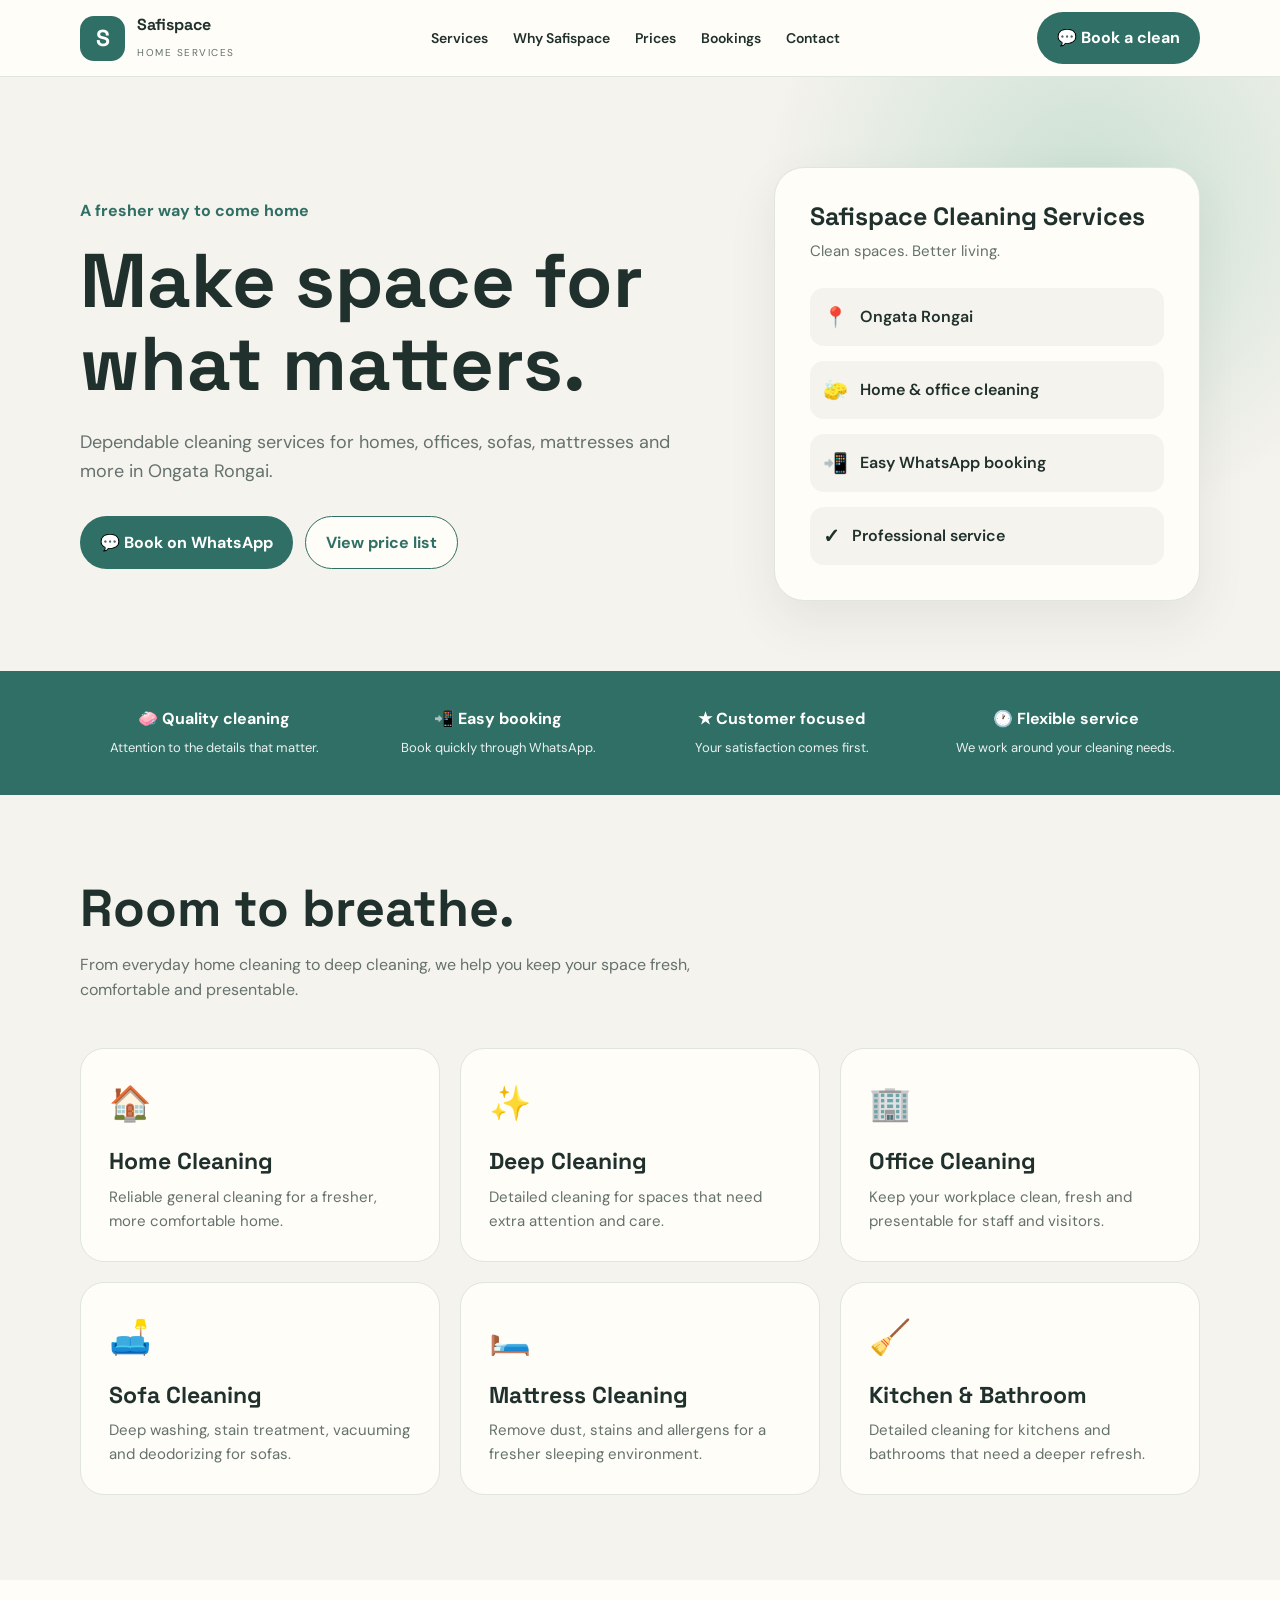
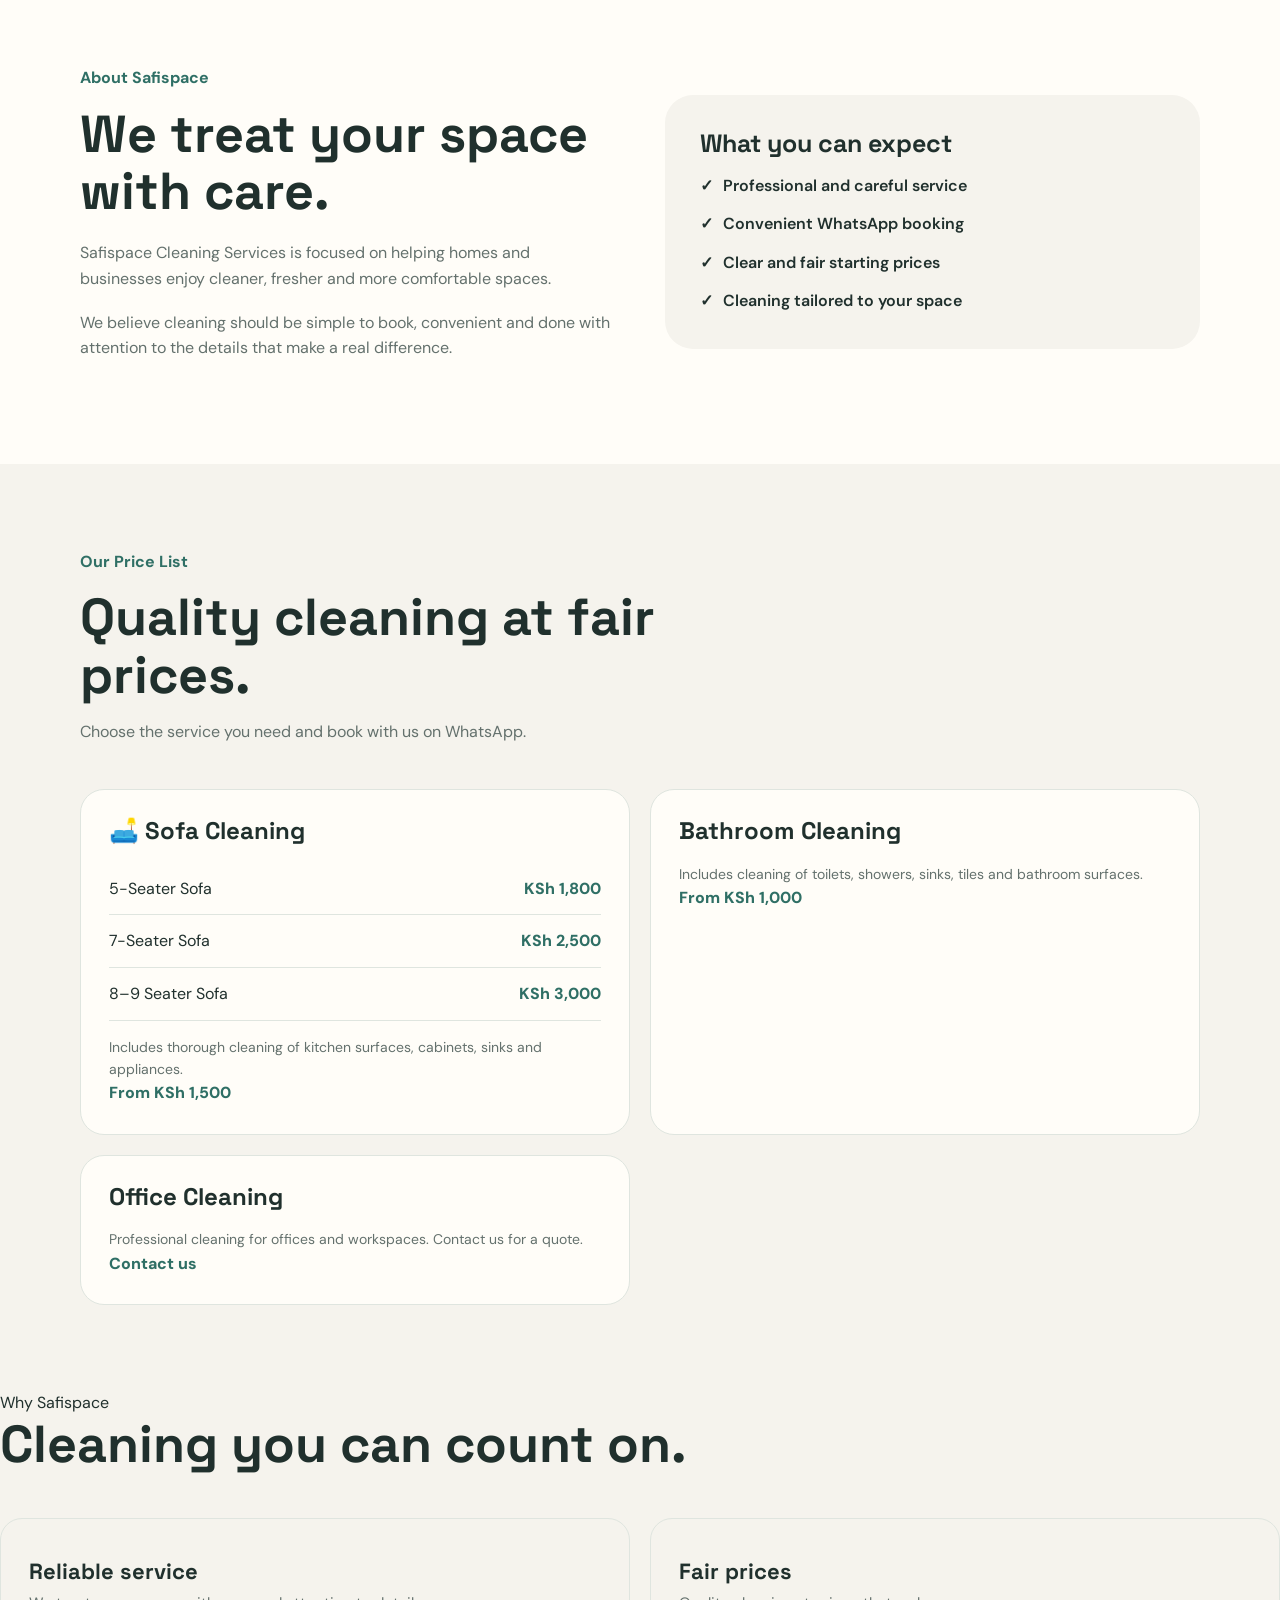
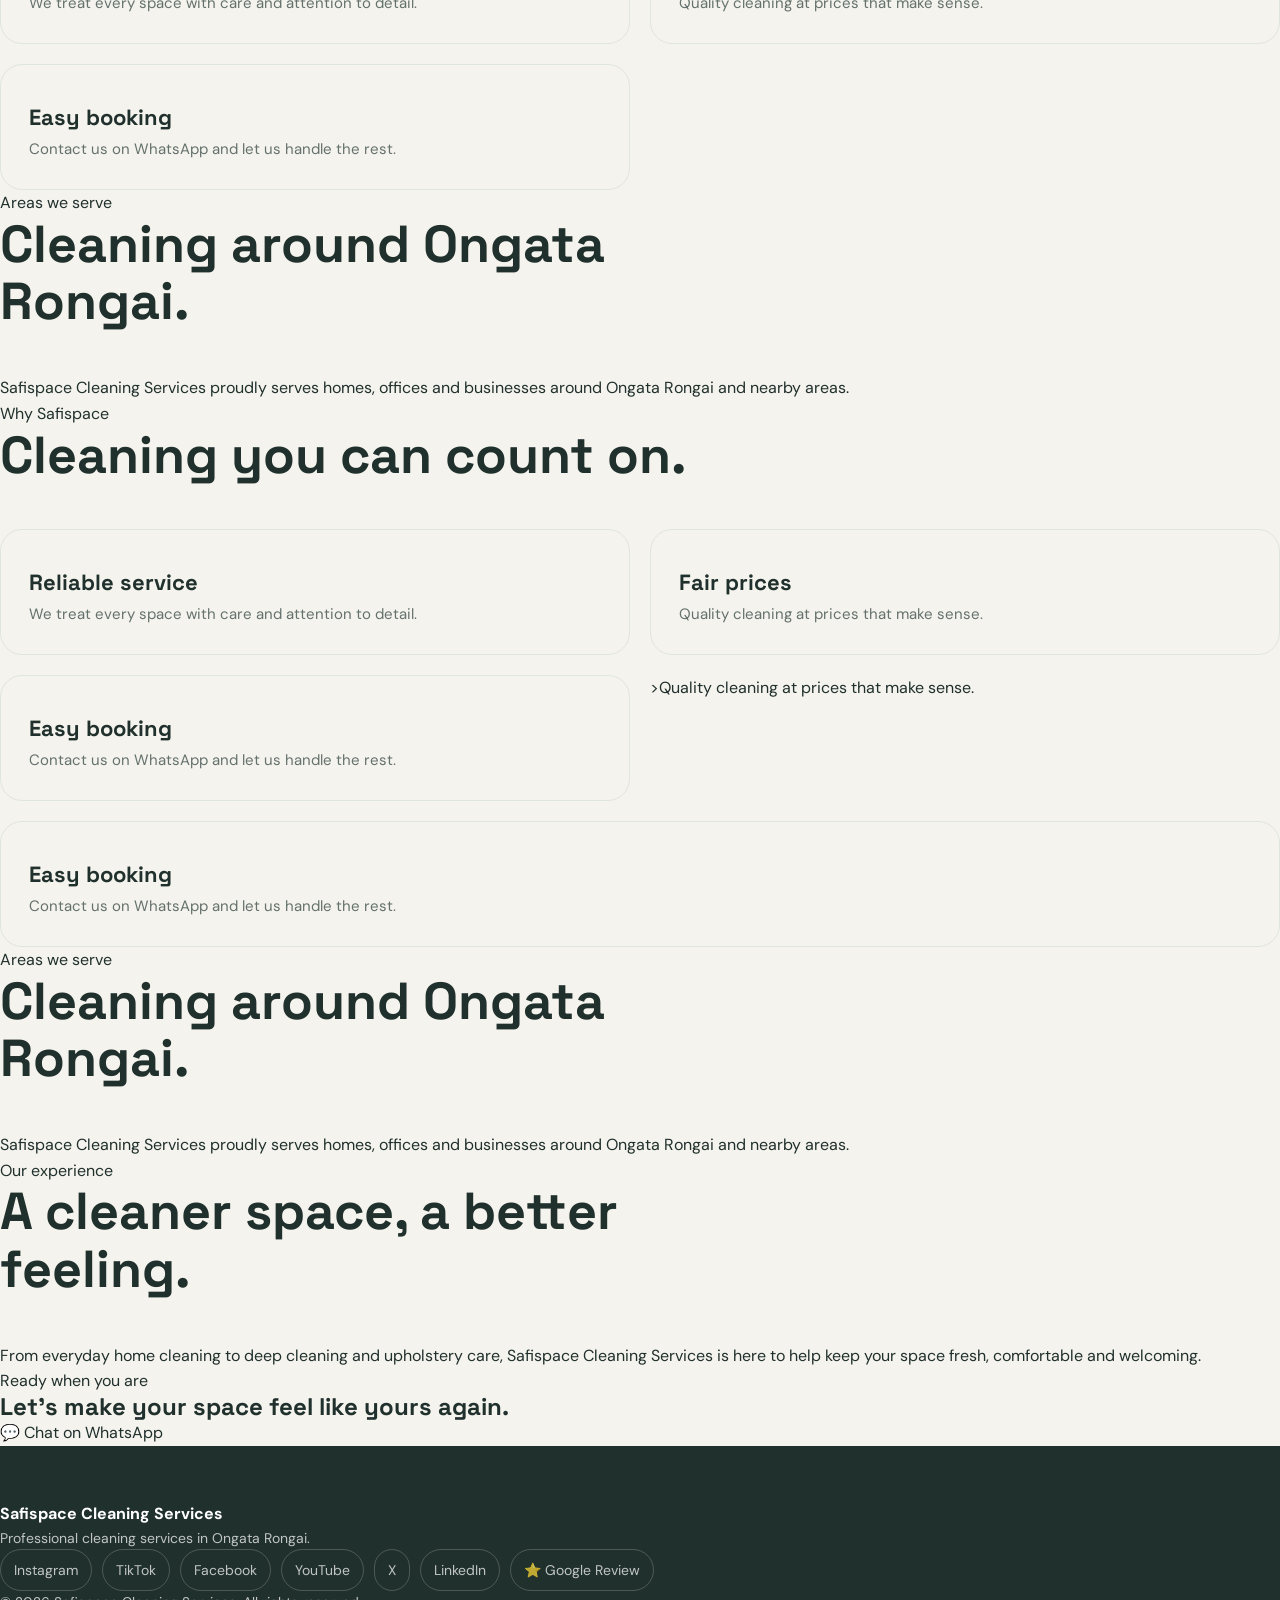
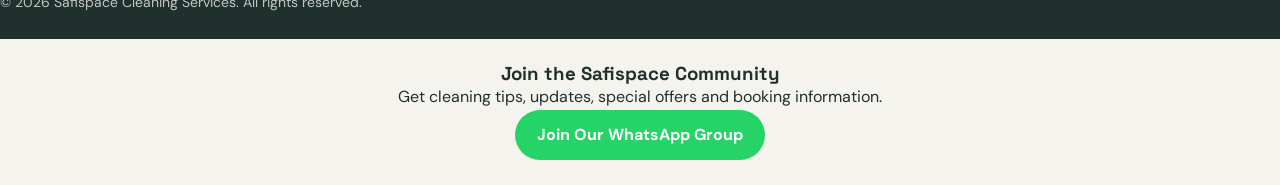
==== index.html @ 51de6777 "Change brand text from 'CLEANING SERVICES' to 'HOME SERVICES'" ====
<!DOCTYPE html>
<html lang="en">
<head>
  <meta charset="UTF-8">

  <meta name="viewport" content="width=device-width, initial-scale=1.0">

  <meta name="description" content="Safispace Cleaning Services provides dependable home, office, sofa, mattress and deep cleaning services in Ongata Rongai.">

  <meta name="keywords" content="cleaning services Ongata Rongai, house cleaning, sofa cleaning, mattress cleaning, office cleaning, deep cleaning">

  <meta name="theme-color" content="#2f6f65">

  <title>Safispace Cleaning Services | Ongata Rongai</title>

  <link rel="preconnect" href="https://fonts.googleapis.com">
  <link rel="preconnect" href="https://fonts.gstatic.com" crossorigin>

  <link href="https://fonts.googleapis.com/css2?family=DM+Sans:wght@400;500;600;700&family=Space+Grotesk:wght@500;600;700&display=swap" rel="stylesheet">

  <style>
    :root {
      --ink: #20302d;
      --muted: #64716d;
      --paper: #f5f3ed;
      --white: #fffdf8;
      --mint: #b9d8c7;
      --teal: #2f6f65;
      --orange: #e77c42;
      --border: #dfe5df;
    }

    * {
      box-sizing: border-box;
      margin: 0;
      padding: 0;
    }

    html {
      scroll-behavior: smooth;
    }

    body {
      font-family: "DM Sans", sans-serif;
      background: var(--paper);
      color: var(--ink);
      line-height: 1.6;
    }

    a {
      color: inherit;
      text-decoration: none;
    }

    .container {
      width: min(1120px, 92%);
      margin: auto;
    }

    header {
      background: rgba(255, 253, 248, 0.96);
      border-bottom: 1px solid var(--border);
      position: sticky;
      top: 0;
      z-index: 100;
      backdrop-filter: blur(10px);
    }

    .nav {
      min-height: 76px;
      display: flex;
      align-items: center;
      justify-content: space-between;
      gap: 20px;
    }

    .brand {
      display: flex;
      align-items: center;
      gap: 12px;
    }

    .logo {
      width: 45px;
      height: 45px;
      border-radius: 14px;
      background: var(--teal);
      color: white;
      display: grid;
      place-items: center;
      font-family: "Space Grotesk", sans-serif;
      font-size: 23px;
      font-weight: 700;
    }

    .brand-text strong {
      display: block;
      font-family: "Space Grotesk", sans-serif;
      font-size: 16px;
    }

    .brand-text span {
      font-size: 10px;
      letter-spacing: 1.5px;
      color: var(--muted);
    }

    .nav-links {
      display: flex;
      align-items: center;
      gap: 25px;
      font-size: 14px;
      font-weight: 600;
    }

    .nav-links a:hover {
      color: var(--teal);
    }

    .btn {
      display: inline-flex;
      align-items: center;
      justify-content: center;
      gap: 8px;
      padding: 13px 20px;
      border-radius: 999px;
      font-weight: 700;
      border: none;
      cursor: pointer;
      transition: 0.2s ease;
    }

    .btn-primary {
      background: var(--teal);
      color: white;
    }

    .btn-primary:hover {
      transform: translateY(-2px);
    }

    .btn-secondary {
      background: var(--white);
      border: 1px solid var(--teal);
      color: var(--teal);
    }

    .btn-secondary:hover {
      background: var(--mint);
    }

    .hero {
      padding: 90px 0 70px;
      background:
        radial-gradient(circle at 85% 20%, rgba(185, 216, 199, 0.7), transparent 28%),
        var(--paper);
    }

    .hero-grid {
      display: grid;
      grid-template-columns: 1.2fr 0.8fr;
      gap: 55px;
      align-items: center;
    }

    .eyebrow {
      color: var(--teal);
      font-weight: 700;
      margin-bottom: 15px;
    }

    h1,
    h2,
    h3 {
      font-family: "Space Grotesk", sans-serif;
      line-height: 1.1;
    }

    h1 {
      font-size: clamp(42px, 7vw, 76px);
      max-width: 700px;
      margin-bottom: 22px;
    }

    .hero p {
      color: var(--muted);
      max-width: 620px;
      font-size: 18px;
      margin-bottom: 30px;
    }

    .hero-buttons {
      display: flex;
      flex-wrap: wrap;
      gap: 12px;
    }

    .hero-card {
      background: var(--white);
      padding: 35px;
      border-radius: 30px;
      border: 1px solid var(--border);
      box-shadow: 0 20px 50px rgba(32, 48, 45, 0.08);
    }

    .hero-card h3 {
      font-size: 25px;
      margin-bottom: 8px;
    }

    .hero-card p {
      font-size: 15px;
      margin-bottom: 25px;
    }

    .quick-list {
      display: grid;
      gap: 15px;
    }

    .quick-item {
      display: flex;
      gap: 12px;
      align-items: center;
      padding: 13px;
      background: var(--paper);
      border-radius: 14px;
      font-weight: 600;
    }

    .quick-icon {
      font-size: 20px;
    }

    .trust-strip {
      padding: 25px 0;
      background: var(--teal);
      color: white;
    }

    .trust-grid {
      display: grid;
      grid-template-columns: repeat(4, 1fr);
      gap: 15px;
      text-align: center;
    }

    .trust-item {
      padding: 10px;
    }

    .trust-item strong {
      display: block;
      margin-bottom: 3px;
    }

    .trust-item span {
      font-size: 13px;
      opacity: 0.9;
    }

    .section {
      padding: 85px 0;
    }

    .section-heading {
      max-width: 700px;
      margin-bottom: 45px;
    }

    .section-heading h2 {
      font-size: clamp(34px, 5vw, 52px);
      margin-bottom: 15px;
    }

    .section-heading p {
      color: var(--muted);
    }

    .services-grid {
      display: grid;
      grid-template-columns: repeat(3, 1fr);
      gap: 20px;
    }

    .service-card {
      background: var(--white);
      padding: 28px;
      border-radius: 24px;
      border: 1px solid var(--border);
    }

    .service-icon {
      font-size: 34px;
      margin-bottom: 18px;
    }

    .service-card h3 {
      font-size: 23px;
      margin-bottom: 10px;
    }

    .service-card p {
      color: var(--muted);
      font-size: 15px;
    }

    .about {
      background: var(--white);
    }

    .about-grid {
      display: grid;
      grid-template-columns: 1fr 1fr;
      gap: 50px;
      align-items: center;
    }

    .about h2 {
      font-size: clamp(34px, 5vw, 52px);
      margin-bottom: 20px;
    }

    .about p {
      color: var(--muted);
      margin-bottom: 18px;
    }

    .about-box {
      background: var(--paper);
      padding: 35px;
      border-radius: 28px;
    }

    .about-box h3 {
      font-size: 25px;
      margin-bottom: 15px;
    }

    .about-points {
      display: grid;
      gap: 13px;
    }

    .about-point {
      display: flex;
      gap: 10px;
      font-weight: 600;
    }

    .pricing {
      background: var(--paper);
    }

    .price-grid {
      display: grid;
      grid-template-columns: repeat(2, 1fr);
      gap: 20px;
    }

    .price-card {
      background: var(--white);
      border: 1px solid var(--border);
      border-radius: 24px;
      padding: 28px;
    }

    .price-card h3 {
      font-size: 24px;
      margin-bottom: 18px;
    }

    .price-row {
      display: flex;
      justify-content: space-between;
      gap: 20px;
      padding: 13px 0;
      border-bottom: 1px solid var(--border);
    }

    .price-row:last-of-type {
      border-bottom: none;
    }

    .price {
      color: var(--teal);
      font-weight: 800;
      white-space: nowrap;
    }

    .price-description {
      color: var(--muted);
      font-size: 14px;
      margin-top: 15px;
    }

    .notice {
      margin-top: 25px;
      background: var(--white);
      border-left: 4px solid var(--orange);
      padding: 18px;
      border-radius: 12px;
      color: var(--muted);
      font-size: 14px;
    }

    .why {
      background: var(--white);
    }

    .why-grid {
      display: grid;
      grid-template-columns: repeat(2, 1fr);
      gap: 20px;
    }

    .why-card {
      padding: 28px;
      border: 1px solid var(--border);
      border-radius: 22px;
      background: var(--paper);
    }

    .why-card span {
      font-size: 28px;
    }

    .why-card h3 {
      margin: 12px 0 8px;
      font-size: 22px;
    }

    .why-card p {
      color: var(--muted);
      font-size: 15px;
    }

    .areas {
      background: var(--paper);
    }

    .area-box {
      background: var(--teal);
      color: white;
      padding: 45px;
      border-radius: 30px;
      text-align: center;
    }

    .area-box h2 {
      font-size: 40px;
      margin-bottom: 12px;
    }

    .area-box p {
      opacity: 0.9;
      max-width: 650px;
      margin: auto;
    }

    .experience {
      background: var(--white);
    }

    .experience-box {
      max-width: 800px;
      margin: auto;
      text-align: center;
    }

    .experience-box .star {
      font-size: 35px;
      color: var(--orange);
      margin-bottom: 15px;
    }

    .experience-box h2 {
      font-size: 40px;
      margin-bottom: 15px;
    }

    .experience-box p {
      color: var(--muted);
    }

    /* BOOKING */
    .booking {
      background: var(--paper);
    }

    .booking-box {
      max-width: 760px;
      margin: auto;
      background: var(--white);
      padding: 35px;
      border-radius: 30px;
      border: 1px solid var(--border);
      box-shadow: 0 20px 50px rgba(32, 48, 45, 0.08);
    }

    .booking-form {
      display: grid;
      gap: 18px;
    }

    .form-group {
      display: grid;
      gap: 7px;
    }

    .form-group label {
      font-weight: 700;
      font-size: 14px;
    }

    .form-group input,
    .form-group select,
    .form-group textarea {
      width: 100%;
      padding: 14px 15px;
      border: 1px solid var(--border);
      border-radius: 13px;
      background: var(--paper);
      color: var(--ink);
      font-family: "DM Sans", sans-serif;
      font-size: 15px;
      outline: none;
    }

    .form-group input:focus,
    .form-group select:focus,
    .form-group textarea:focus {
      border-color: var(--teal);
    }

    .form-group textarea {
      min-height: 110px;
      resize: vertical;
    }

    .form-row {
      display: grid;
      grid-template-columns: 1fr 1fr;
      gap: 15px;
    }

    .booking-note {
      background: #eef5f0;
      padding: 15px;
      border-radius: 13px;
      color: var(--muted);
      font-size: 14px;
      margin-bottom: 20px;
    }

    .booking-submit {
      width: 100%;
      font-size: 16px;
      margin-top: 5px;
    }

    .cta {
      padding: 80px 0;
      background: var(--teal);
      color: white;
    }

    .cta-box {
      text-align: center;
    }

    .cta h2 {
      font-size: clamp(38px, 6vw, 58px);
      margin-bottom: 15px;
    }

    .cta p {
      opacity: 0.9;
      margin-bottom: 25px;
    }

    .cta .btn-primary {
      background: white;
      color: var(--teal);
    }

    footer {
      background: var(--ink);
      color: white;
      padding: 55px 0 25px;
    }

    .footer-grid {
      display: grid;
      grid-template-columns: 1.3fr 1fr 1fr;
      gap: 40px;
      padding-bottom: 35px;
    }

    footer h3 {
      margin-bottom: 15px;
    }

    footer p,
    footer a {
      color: rgba(255, 255, 255, 0.72);
      font-size: 14px;
    }

    .social-links {
      display: flex;
      flex-wrap: wrap;
      gap: 10px;
    }

    .social-links a {
      padding: 9px 13px;
      border: 1px solid rgba(255,255,255,0.2);
      border-radius: 999px;
    }

    .social-links a:hover {
      background: rgba(255,255,255,0.1);
      color: white;
    }

    .copyright {
      border-top: 1px solid rgba(255,255,255,0.12);
      padding-top: 20px;
      color: rgba(255,255,255,0.55);
      font-size: 13px;
      text-align: center;
    }

    @media (max-width: 800px) {
      .nav-links {
        display: none;
      }

      .hero {
        padding: 60px 0;
      }

      .hero-grid,
      .about-grid {
        grid-template-columns: 1fr;
      }

      .services-grid {
        grid-template-columns: 1fr;
      }

      .trust-grid {
        grid-template-columns: repeat(2, 1fr);
      }

      .price-grid {
        grid-template-columns: 1fr;
      }

      .why-grid {
        grid-template-columns: 1fr;
      }

      .footer-grid {
        grid-template-columns: 1fr;
      }

      .hero-card {
        padding: 25px;
      }

      .area-box {
        padding: 35px 20px;
      }

      .booking-box {
        padding: 25px;
      }

      .form-row {
        grid-template-columns: 1fr;
      }
    }

    @media (max-width: 480px) {
      .brand-text span {
        font-size: 8px;
      }

      .nav > .btn {
        padding: 10px 14px;
        font-size: 13px;
      }

      h1 {
        font-size: 43px;
      }

      .trust-grid {
        grid-template-columns: 1fr 1fr;
      }

      .section {
        padding: 65px 0;
      }
    }
  </style>
</head>

<body>

<header>
  <div class="container nav">

    <a href="#home" class="brand">
      <div class="logo">S</div>

      <div class="brand-text">
        <strong>Safispace</strong>
        <span>HOME SERVICES</span>
      </div>
    </a>

    <nav class="nav-links">
      <a href="#services">Services</a>
      <a href="#about">Why Safispace</a>
      <a href="#pricing">Prices</a>
      <a href="#booking">Bookings</a>
      <a href="#contact">Contact</a>
    </nav>

    <a
      class="btn btn-primary"
      href="https://wa.me/254743595411?text=Hello%20Safispace%20Cleaning%20Services%2C%20I%20would%20like%20to%20book%20a%20cleaning%20service."
      target="_blank"
      rel="noopener"
    >
      💬 Book a clean
    </a>

  </div>
</header>

<main id="home">

  <!-- HERO -->
  <section class="hero">
    <div class="container hero-grid">

      <div>
        <div class="eyebrow">A fresher way to come home</div>

        <h1>Make space for what matters.</h1>

        <p>
          Dependable cleaning services for homes, offices, sofas,
          mattresses and more in Ongata Rongai.
        </p>

        <div class="hero-buttons">

          <a
            class="btn btn-primary"
            href="https://wa.me/254743595411?text=Hello%20Safispace%20Cleaning%20Services%2C%20I%20would%20like%20to%20book%20a%20cleaning%20service."
            target="_blank"
            rel="noopener"
          >
            💬 Book on WhatsApp
          </a>

          <a class="btn btn-secondary" href="#pricing">
            View price list
          </a>

        </div>
      </div>

      <div class="hero-card">

        <h3>Safispace Cleaning Services</h3>

        <p>Clean spaces. Better living.</p>

        <div class="quick-list">

          <div class="quick-item">
            <span class="quick-icon">📍</span>
            <span>Ongata Rongai</span>
          </div>

          <div class="quick-item">
            <span class="quick-icon">🧽</span>
            <span>Home & office cleaning</span>
          </div>

          <div class="quick-item">
            <span class="quick-icon">📲</span>
            <span>Easy WhatsApp booking</span>
          </div>

          <div class="quick-item">
            <span class="quick-icon">✓</span>
            <span>Professional service</span>
          </div>

        </div>
      </div>

    </div>
  </section>

  <!-- TRUST -->
  <section class="trust-strip">
    <div class="container trust-grid">

      <div class="trust-item">
        <strong>🧼 Quality cleaning</strong>
        <span>Attention to the details that matter.</span>
      </div>

      <div class="trust-item">
        <strong>📲 Easy booking</strong>
        <span>Book quickly through WhatsApp.</span>
      </div>

      <div class="trust-item">
        <strong>★ Customer focused</strong>
        <span>Your satisfaction comes first.</span>
      </div>

      <div class="trust-item">
        <strong>🕐 Flexible service</strong>
        <span>We work around your cleaning needs.</span>
      </div>

    </div>
  </section>

  <!-- SERVICES -->
  <section class="section" id="services">

    <div class="container">

      <div class="section-heading">
        <h2>Room to breathe.</h2>

        <p>
          From everyday home cleaning to deep cleaning,
          we help you keep your space fresh, comfortable and presentable.
        </p>
      </div>

      <div class="services-grid">

        <div class="service-card">
          <div class="service-icon">🏠</div>
          <h3>Home Cleaning</h3>
          <p>
            Reliable general cleaning for a fresher,
            more comfortable home.
          </p>
        </div>

        <div class="service-card">
          <div class="service-icon">✨</div>
          <h3>Deep Cleaning</h3>
          <p>
            Detailed cleaning for spaces that need
            extra attention and care.
          </p>
        </div>

        <div class="service-card">
          <div class="service-icon">🏢</div>
          <h3>Office Cleaning</h3>
          <p>
            Keep your workplace clean, fresh and
            presentable for staff and visitors.
          </p>
        </div>

        <div class="service-card">
          <div class="service-icon">🛋️</div>
          <h3>Sofa Cleaning</h3>
          <p>
            Deep washing, stain treatment, vacuuming
            and deodorizing for sofas.
          </p>
        </div>

        <div class="service-card">
          <div class="service-icon">🛏️</div>
          <h3>Mattress Cleaning</h3>
          <p>
            Remove dust, stains and allergens for
            a fresher sleeping environment.
          </p>
        </div>

        <div class="service-card">
          <div class="service-icon">🧹</div>
          <h3>Kitchen & Bathroom</h3>
          <p>
            Detailed cleaning for kitchens and bathrooms
            that need a deeper refresh.
          </p>
        </div>

      </div>

    </div>
  </section>

  <!-- ABOUT -->
  <section class="section about" id="about">

    <div class="container about-grid">

      <div>
        <div class="eyebrow">About Safispace</div>

        <h2>We treat your space with care.</h2>

        <p>
          Safispace Cleaning Services is focused on helping
          homes and businesses enjoy cleaner, fresher and
          more comfortable spaces.
        </p>

        <p>
          We believe cleaning should be simple to book,
          convenient and done with attention to the details
          that make a real difference.
        </p>
      </div>

      <div class="about-box">

        <h3>What you can expect</h3>

        <div class="about-points">

          <div class="about-point">
            <span>✓</span>
            <span>Professional and careful service</span>
          </div>

          <div class="about-point">
            <span>✓</span>
            <span>Convenient WhatsApp booking</span>
          </div>

          <div class="about-point">
            <span>✓</span>
            <span>Clear and fair starting prices</span>
          </div>

          <div class="about-point">
            <span>✓</span>
            <span>Cleaning tailored to your space</span>
          </div>

        </div>

      </div>

    </div>
  </section>

  <!-- PRICE LIST -->
  <section class="section pricing" id="pricing">

    <div class="container">

      <div class="section-heading">
        <div class="eyebrow">Our Price List</div>

        <h2>Quality cleaning at fair prices.</h2>

        <p>
          Choose the service you need and book with us on WhatsApp.
        </p>
      </div>

      <div class="price-grid">

        <!-- SOFA -->
        <div class="price-card">

          <h3>🛋️ Sofa Cleaning</h3>

          <div class="price-row">
            <span>5-Seater Sofa</span>
            <span class="price">KSh 1,800</span>
          </div>

          <div class="price-row">
            <span>7-Seater Sofa</span>
            <span class="price">KSh 2,500</span>
          </div>

          <div class="price-row">
            <span>8–9 Seater Sofa</span>
            <span class="price">KSh 3,000</span>
          </div>

          <p class="price-description">
            Includes thorough cleaning of kitchen surfaces, cabinets, sinks and appliances.
</p>
<div class="price">
  From KSh 1,500
</div>
</div>

<div class="price-card">
  <h3>Bathroom Cleaning</h3>
  <p class="price-description">
    Includes cleaning of toilets, showers, sinks, tiles and bathroom surfaces.
  </p>
  <div class="price">
    From KSh 1,000
  </div>
</div>

<div class="price-card">
  <h3>Office Cleaning</h3>
  <p class="price-description">
    Professional cleaning for offices and workspaces. Contact us for a quote.
  </p>
  <div class="price">
    Contact us
  </div>
</div>

</div>
  </section></section>

<section id="why">
  <div class="section-heading">
    <span>Why Safispace</span>
    <h2>Cleaning you can count on.</h2>
  </div>

  <div class="why-grid">
    <div class="why-card">
      <h3>Reliable service</h3>
      <p>We treat every space with care and attention to detail.</p>
    </div>

    <div class="why-card">
      <h3>Fair prices</h3>
      <p>Quality cleaning at prices that make sense.</p>
    </div>

    <div class="why-card">
      <h3>Easy booking</h3>
      <p>Contact us on WhatsApp and let us handle the rest.</p>
    </div>
  </div>
</section></section>

<section id="areas">
  <div class="section-heading">
    <span>Areas we serve</span>
    <h2>Cleaning around Ongata Rongai.</h2>
  </div>

  <p>
    Safispace Cleaning Services proudly serves homes, offices and businesses
    around Ongata Rongai and nearby areas.
  </p>
</section></section>

<section id="why">
  <div class="section-heading">
    <span>Why Safispace</span>
    <h2>Cleaning you can count on.</h2>
  </div>

  <div class="why-grid"><div class="why-card">
  <h3>Reliable service</h3>
  <p>We treat every space with care and attention to detail.</p>
</div>

<div class="why-card">
  <h3>Fair prices</h3>
  <p>Quality cleaning at prices that make sense.</p>
</div>

<div class="why-card">
  <h3>Easy booking</h3>
  <p>Contact us on WhatsApp and let us handle the rest.</p>
</div>>Quality cleaning at prices that make sense.</p>
</div>

<div class="why-card">
  <h3>Easy booking</h3>
  <p>Contact us on WhatsApp and let us handle the rest.</p>
</div></div>
</div>
</section>

<section id="areas">
  <div class="section-heading">
    <span>Areas we serve</span>
    <h2>Cleaning around Ongata Rongai.</h2>
  </div>  <p>
    Safispace Cleaning Services proudly serves homes, offices and businesses
    around Ongata Rongai and nearby areas.
  </p>
</section>

<section id="experience">
  <div class="section-heading">
    <span>Our experience</span>
    <h2>A cleaner space, a better feeling.</h2>
  </div>

  <p>
    From everyday home cleaning to deep cleaning and upholstery care,
    Safispace Cleaning Services is here to help keep your space fresh,
    comfortable and welcoming.
  </p>
</section>

<section id="contact" class="contact-band">
  <div>
    <span>Ready when you are</span>
    <h2>Let’s make your space feel like yours again.</h2>
  </div>

  <a href="https://wa.me/254743595411?text=Hello%20Safispace%2C%20I%20would%20like%20to%20book%20a%20cleaning%20service."
     target="_blank">
    💬 Chat on WhatsApp
  </a>
</section>

<footer>
  <div>
    <strong>Safispace Cleaning Services</strong>
    <p>Professional cleaning services in Ongata Rongai.</p>
  </div>

  <div class="social-links">
  <a href="https://www.instagram.com/safispacecleaning?stkn=MTFjbjl5YWp1bHpo"
     target="_blank" rel="noopener noreferrer">Instagram</a>

  <a href="https://www.tiktok.com/@safispacecleaning"
     target="_blank" rel="noopener noreferrer">TikTok</a>

  <a href="https://www.facebook.com/share/18or9JuKMJ/"
     target="_blank" rel="noopener noreferrer">Facebook</a>

  <a href="https://www.youtube.com/@SafispaceCleaning"
     target="_blank" rel="noopener noreferrer">YouTube</a>

  <a href="https://x.com/safispaceclean"
     target="_blank" rel="noopener noreferrer">X</a>

  <a href="https://www.linkedin.com/in/safispace-cleaning-274942437"
     target="_blank" rel="noopener noreferrer">LinkedIn</a>

  <a href="https://g.page/r/CeCKSPJqnId-EBI/review"
     target="_blank" rel="noopener noreferrer">⭐ Google Review</a>
  </div>

  <p>© 2026 Safispace Cleaning Services. All rights reserved.</p>
</footer><div style="text-align: center; margin: 25px 0;">
    <h3>Join the Safispace Community</h3>
    <p>Get cleaning tips, updates, special offers and booking information.</p>
    <a href="https://chat.whatsapp.com/ChOg5JnKsi9Fh7vkprOkSK?s=cl&amp;p=a&amp;mlu=4&amp;ilr=4"
       target="_blank" rel="noopener noreferrer"
       style="display: inline-block; background: #25D366; color: white; padding: 12px 22px; border-radius: 30px; text-decoration: none; font-weight: bold;">
      Join Our WhatsApp Group
    </a>
</div>

<script>
  const bookingForm = document.getElementById("bookingForm");

  if (bookingForm) {
    bookingForm.addEventListener("submit", function(e) {
      e.preventDefault();

      const name = document.getElementById("name").value;
      const phone = document.getElementById("phone").value;
      const service = document.getElementById("service").value;
      const date = document.getElementById("date").value;
      const time = document.getElementById("time").value;
      const location = document.getElementById("location").value;
      const details = document.getElementById("details").value;

      const message =
        "Hello Safispace Cleaning Services!%0A%0A" +
        "Booking Request%0A" +
        "Name: " + encodeURIComponent(name) + "%0A" +
        "Phone: " + encodeURIComponent(phone) + "%0A" +
        "Service: " + encodeURIComponent(service) + "%0A" +
        "Date: " + encodeURIComponent(date) + "%0A" +
        "Time: " + encodeURIComponent(time) + "%0A" +
        "Location: " + encodeURIComponent(location) + "%0A" +
        "Details: " + encodeURIComponent(details);

      window.open(
        "https://wa.me/254743595411?text=" + message,
        "_blank"
      );
    });
  }
</script>

</body>
  </html>
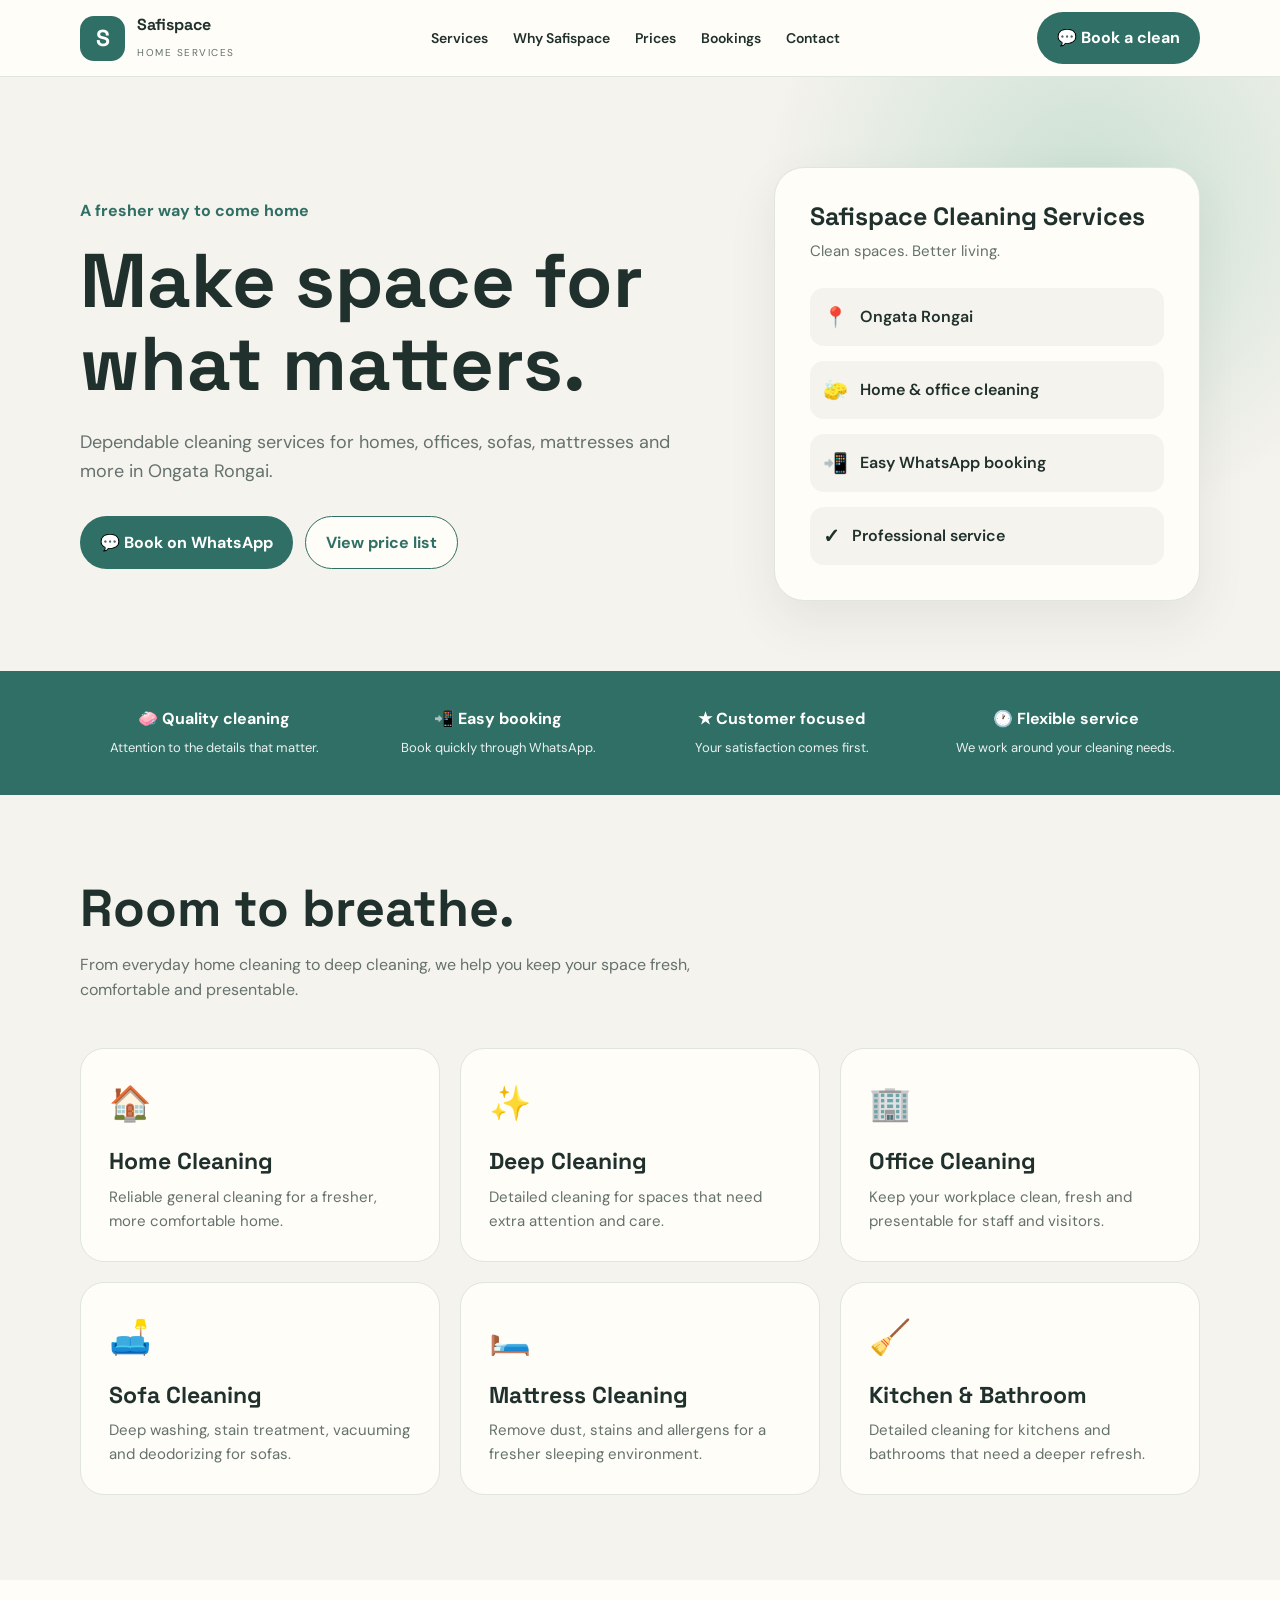
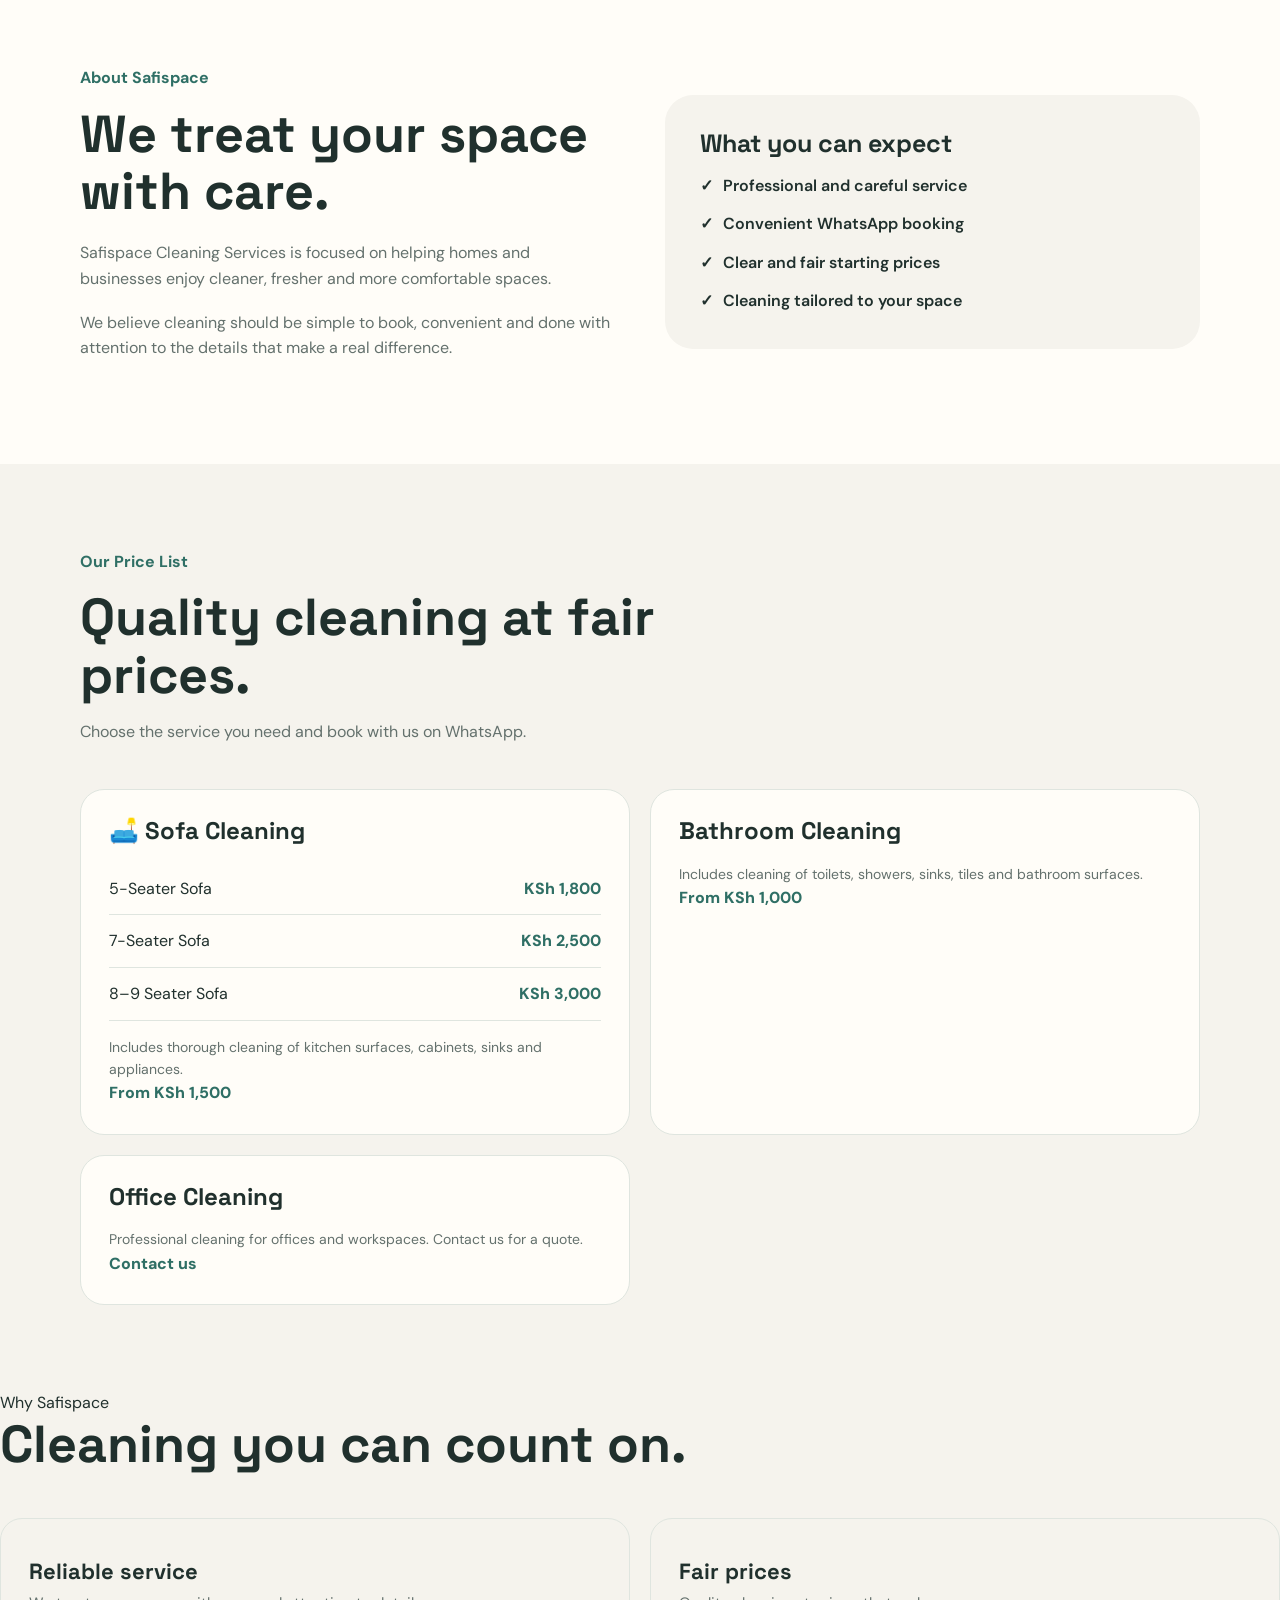
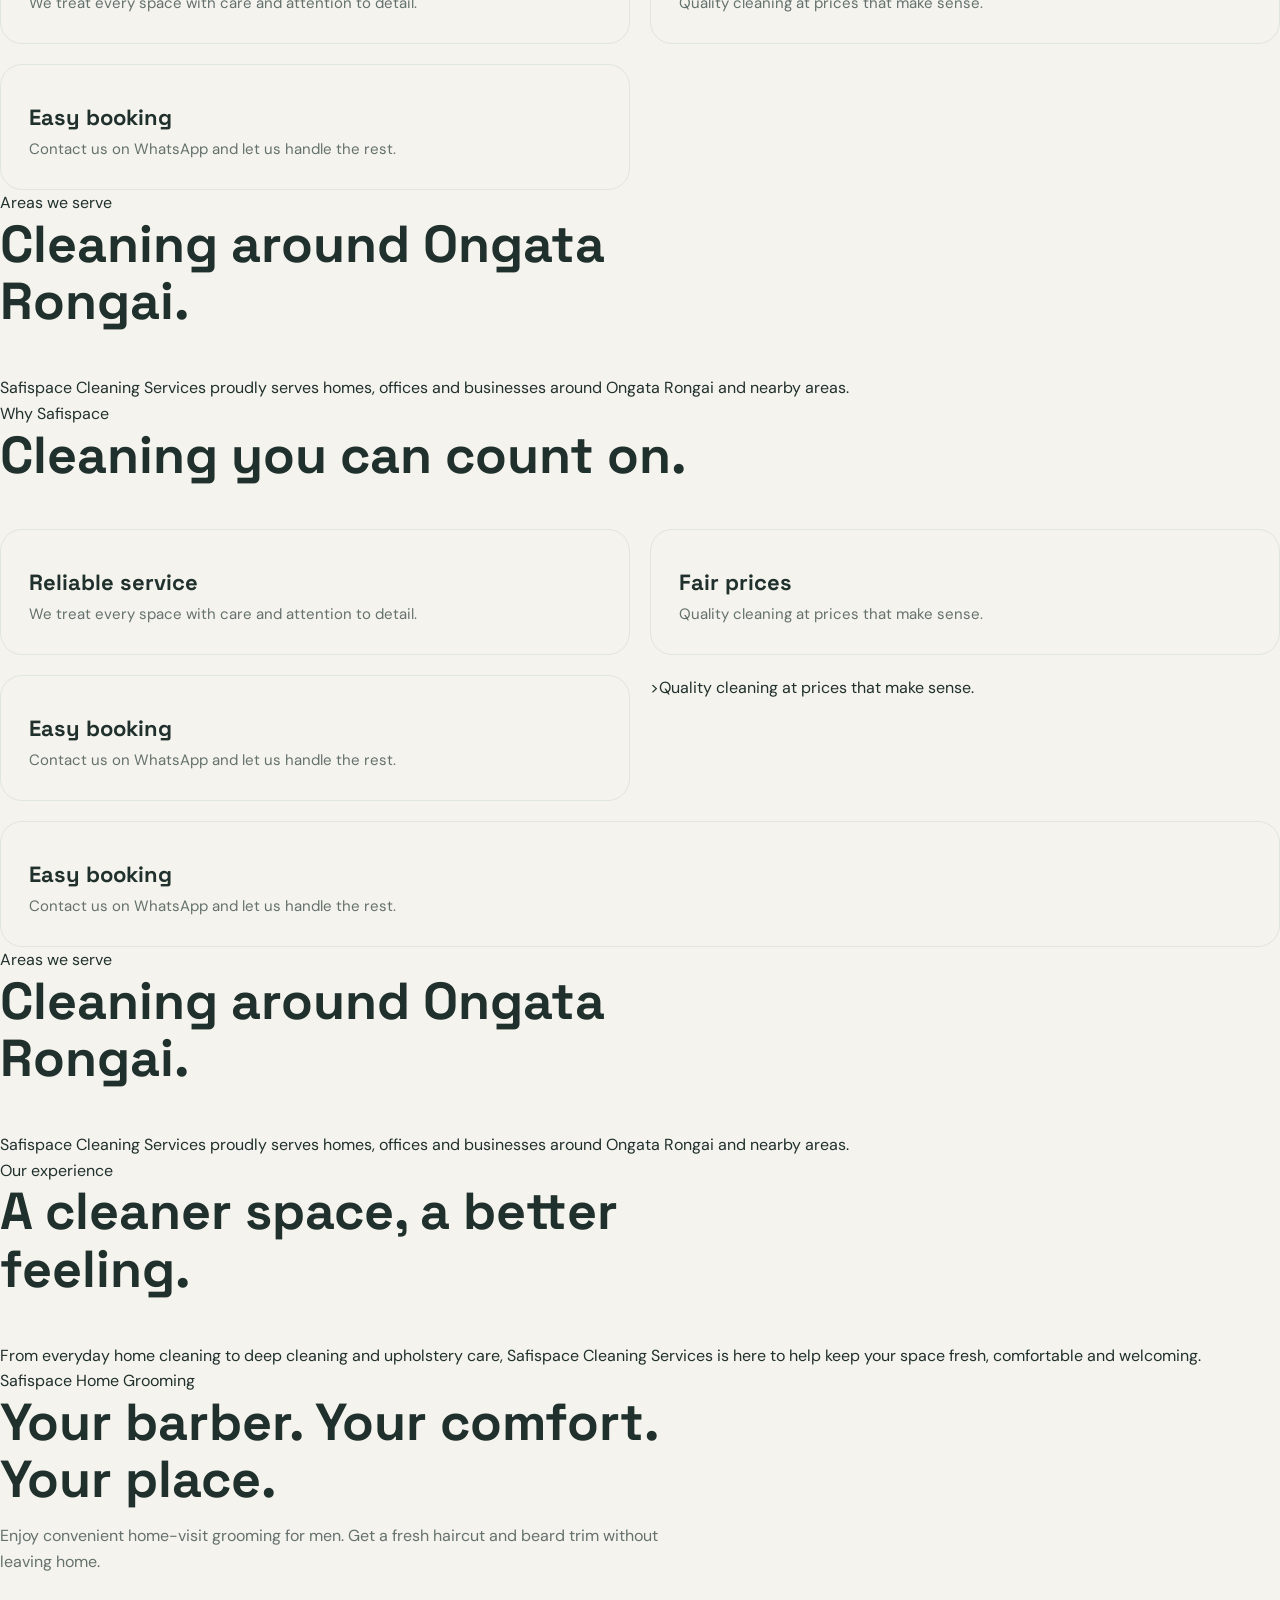
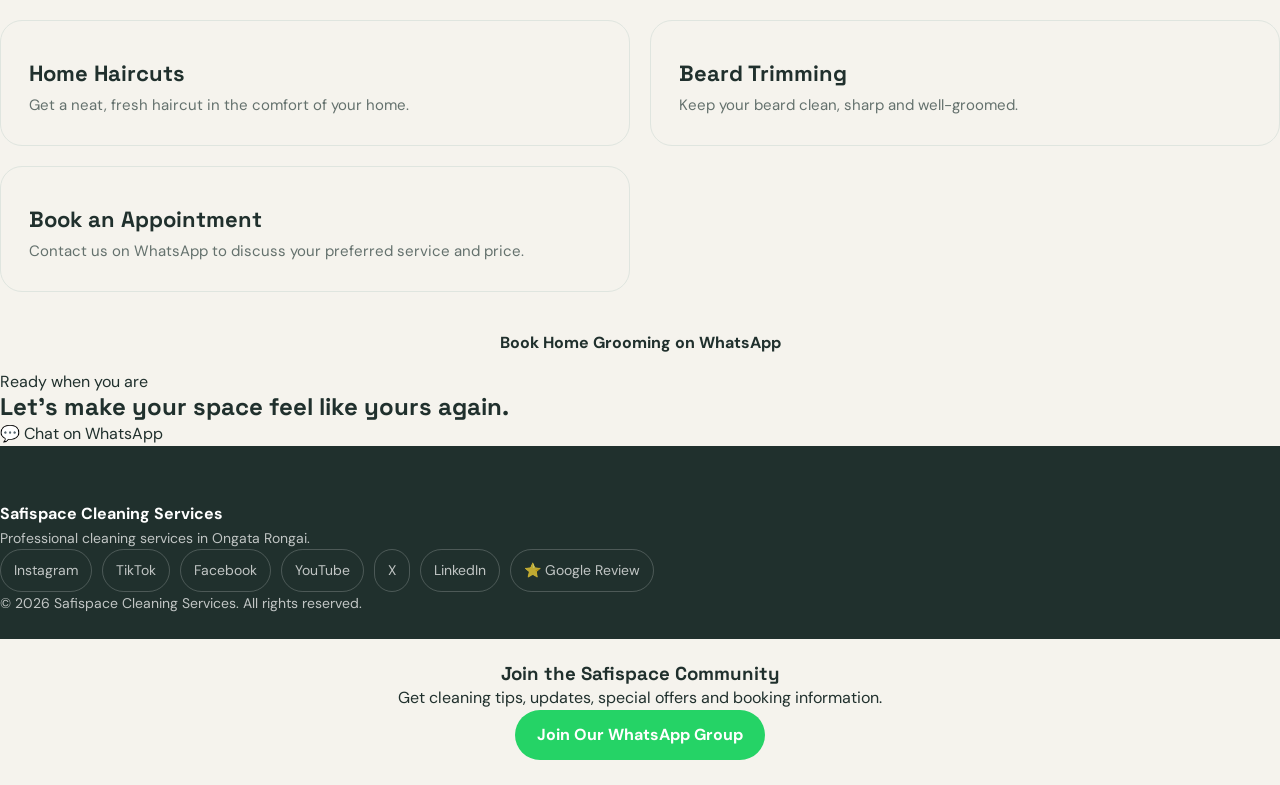
==== commit c04f2387: "Add home grooming services section to index.html Added a new section for home grooming services incl" ====
--- a/index.html
+++ b/index.html
@@ -1123,7 +1123,46 @@
     comfortable and welcoming.
   </p>
 </section>
-
+<section id="grooming">
+  <div class="section-heading">
+    <span>Safispace Home Grooming</span>
+    <h2>Your barber. Your comfort. Your place.</h2>
+    <p>
+      Enjoy convenient home-visit grooming for men.
+      Get a fresh haircut and beard trim without leaving home.
+    </p>
+  </div>
+
+  <div class="why-grid">
+
+    <div class="why-card">
+      <h3>Home Haircuts</h3>
+      <p>Get a neat, fresh haircut in the comfort of your home.</p>
+    </div>
+
+    <div class="why-card">
+      <h3>Beard Trimming</h3>
+      <p>Keep your beard clean, sharp and well-groomed.</p>
+    </div>
+
+    <div class="why-card">
+      <h3>Book an Appointment</h3>
+      <p>Contact us on WhatsApp to discuss your preferred service and price.</p>
+    </div>
+
+  </div>
+
+  <div style="text-align: center; margin-top: 25px;">
+    <a
+      href="https://wa.me/254743595411?text=Hello%20Safispace%2C%20I%20would%20like%20to%20book%20a%20home%20grooming%20appointment."
+      target="_blank"
+      rel="noopener noreferrer"
+      class="btn"
+    >
+      Book Home Grooming on WhatsApp
+    </a>
+  </div>
+</section>
 <section id="contact" class="contact-band">
   <div>
     <span>Ready when you are</span>
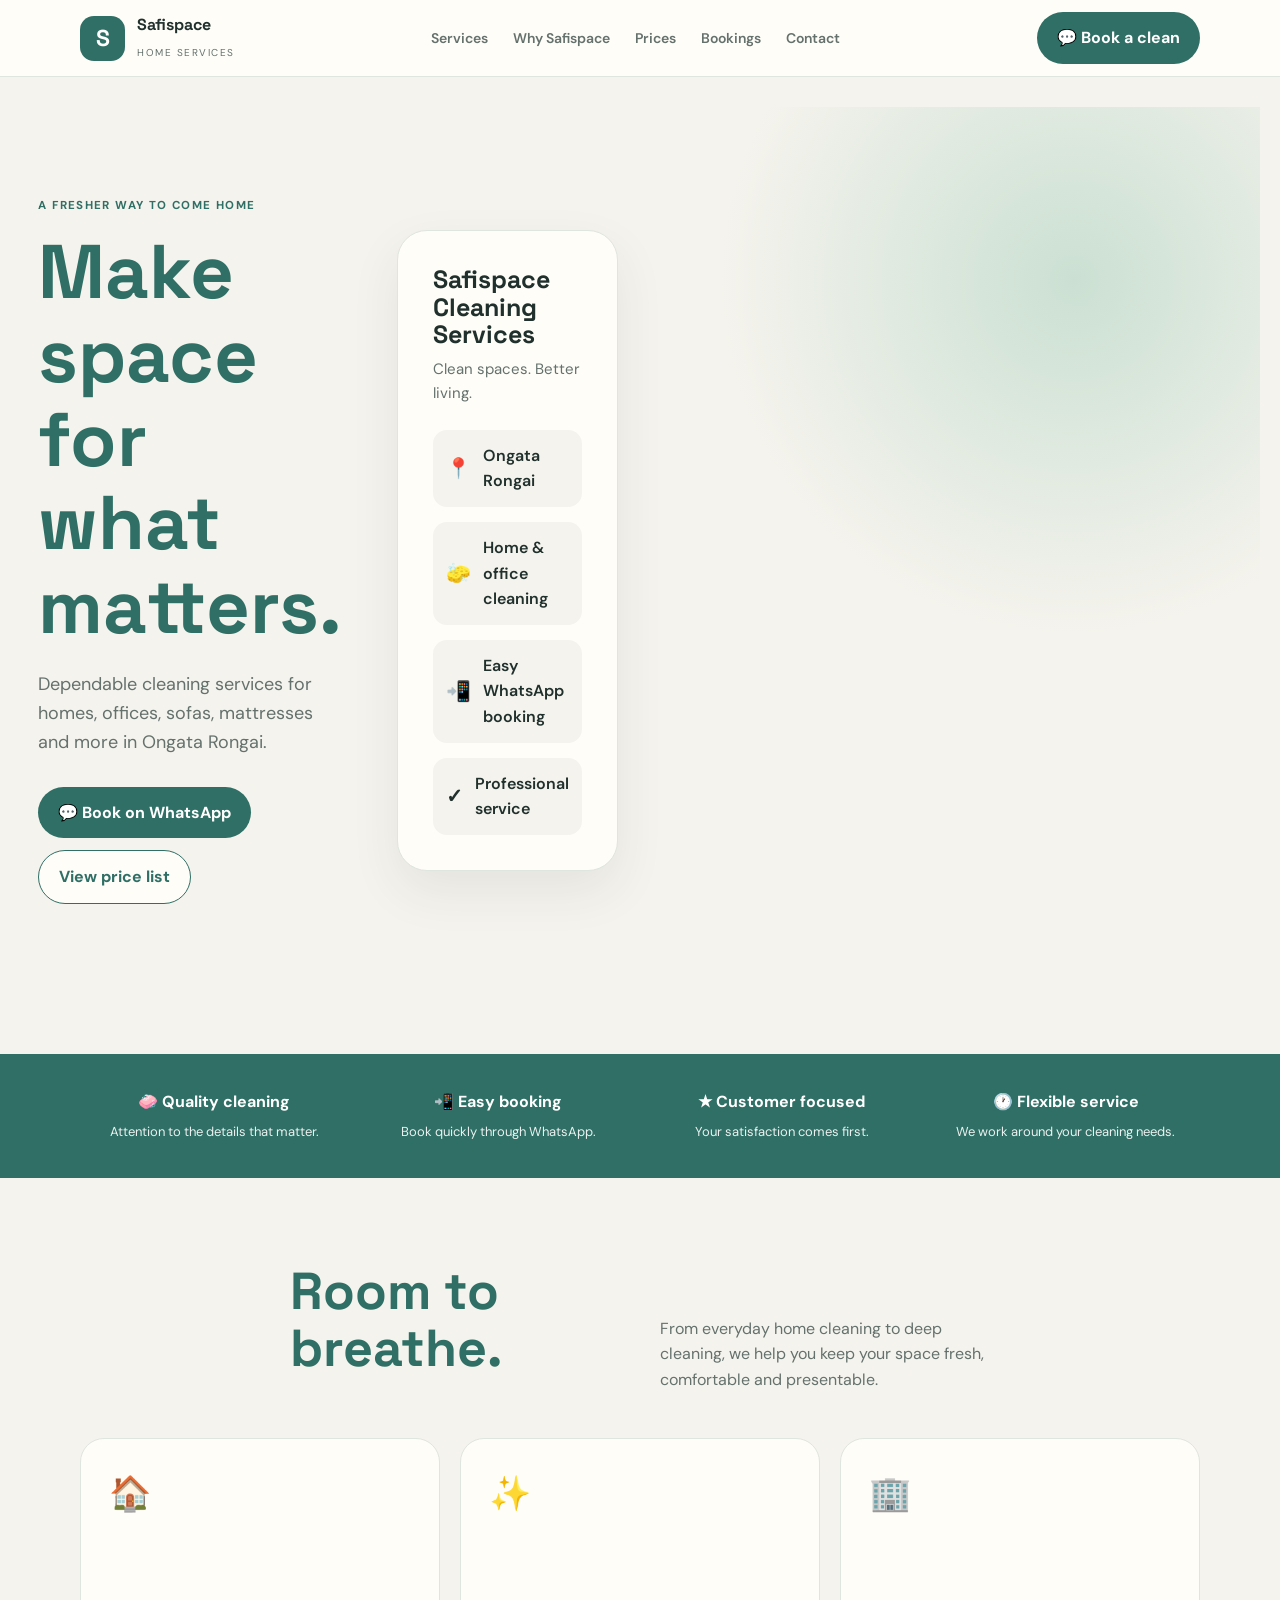
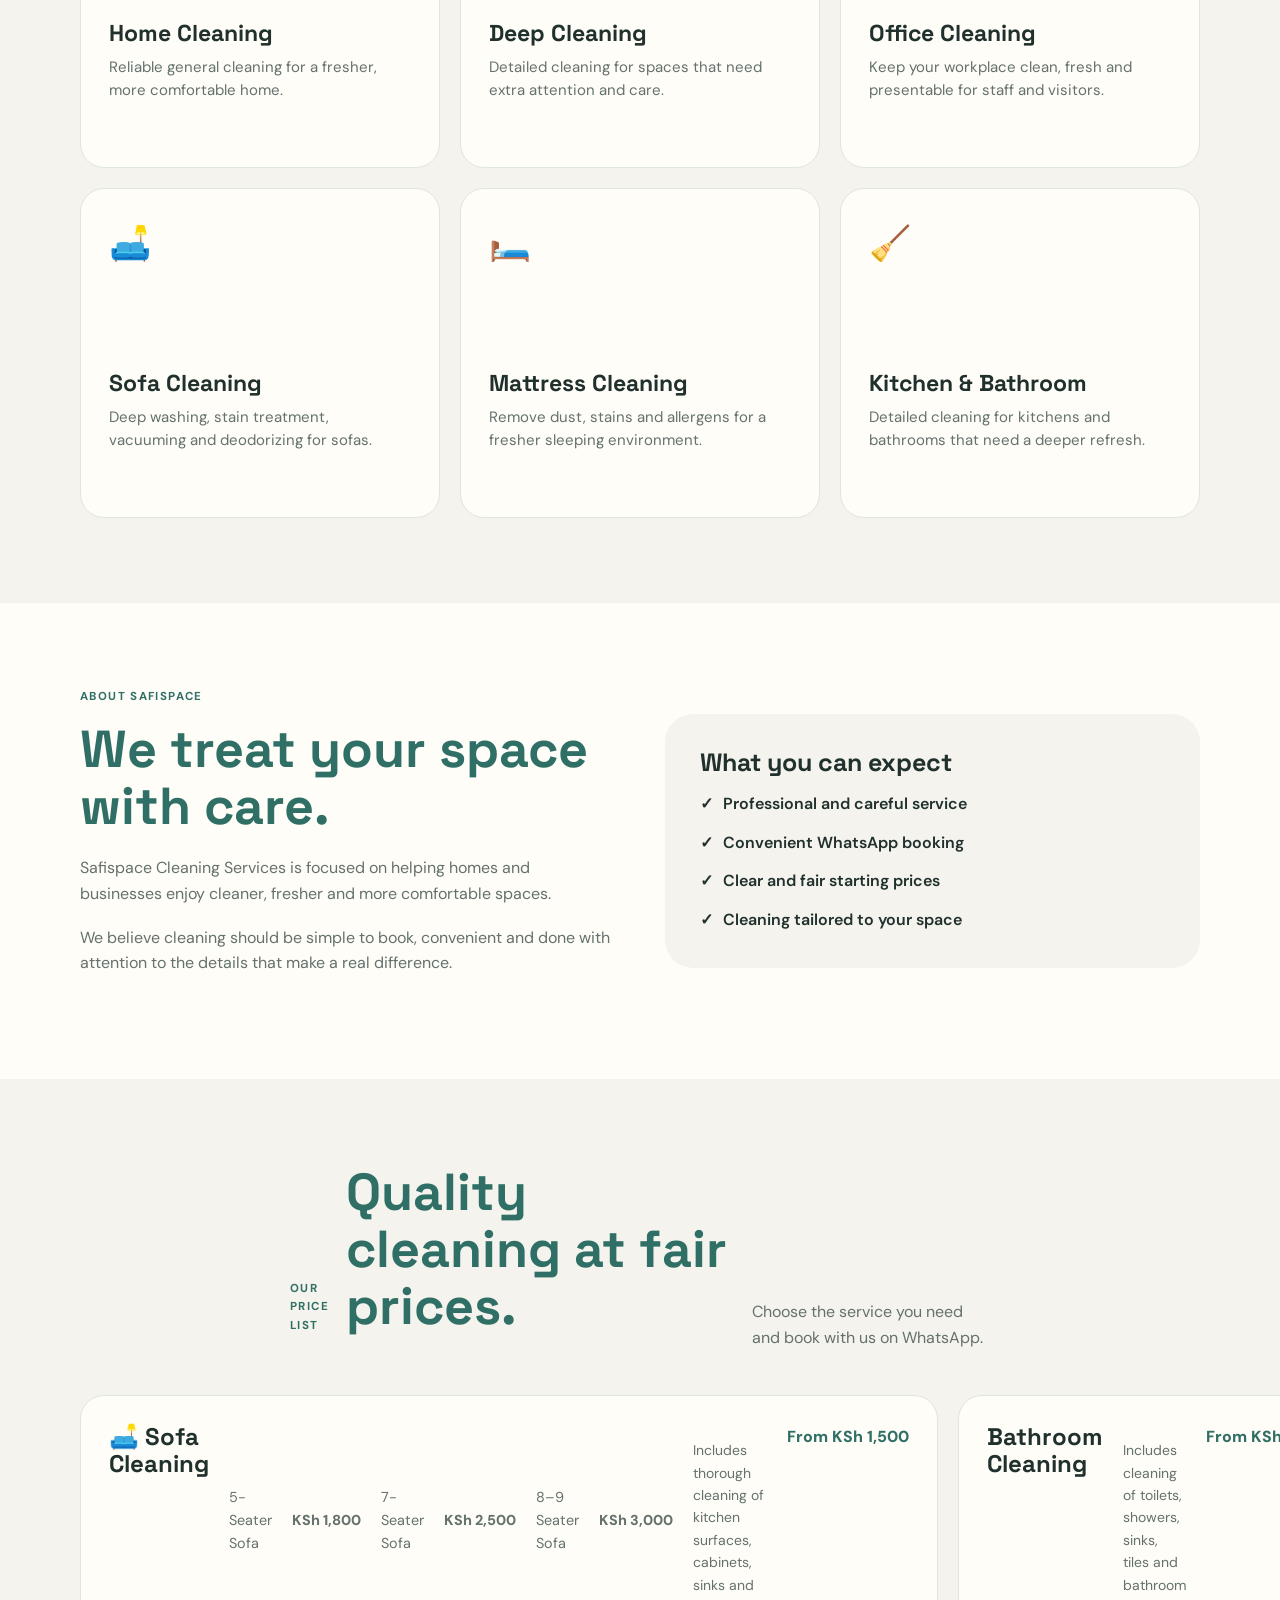
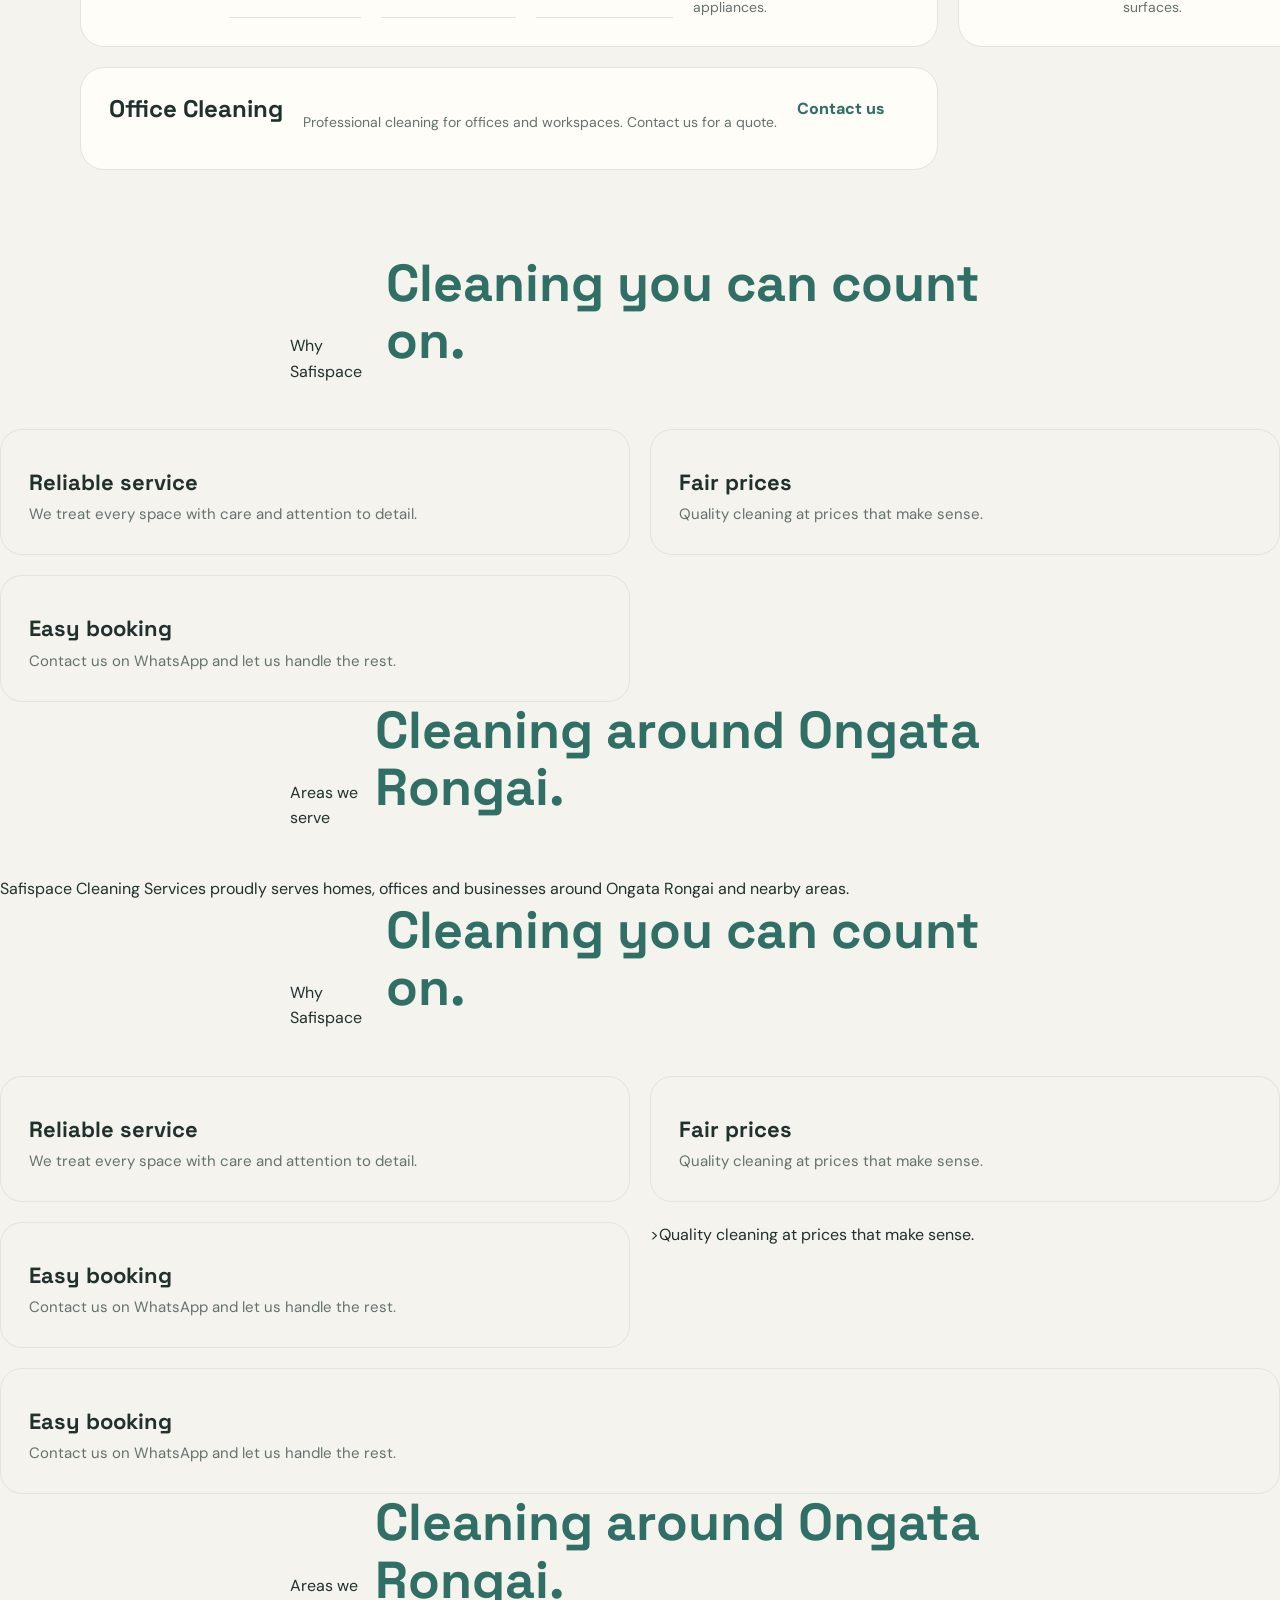
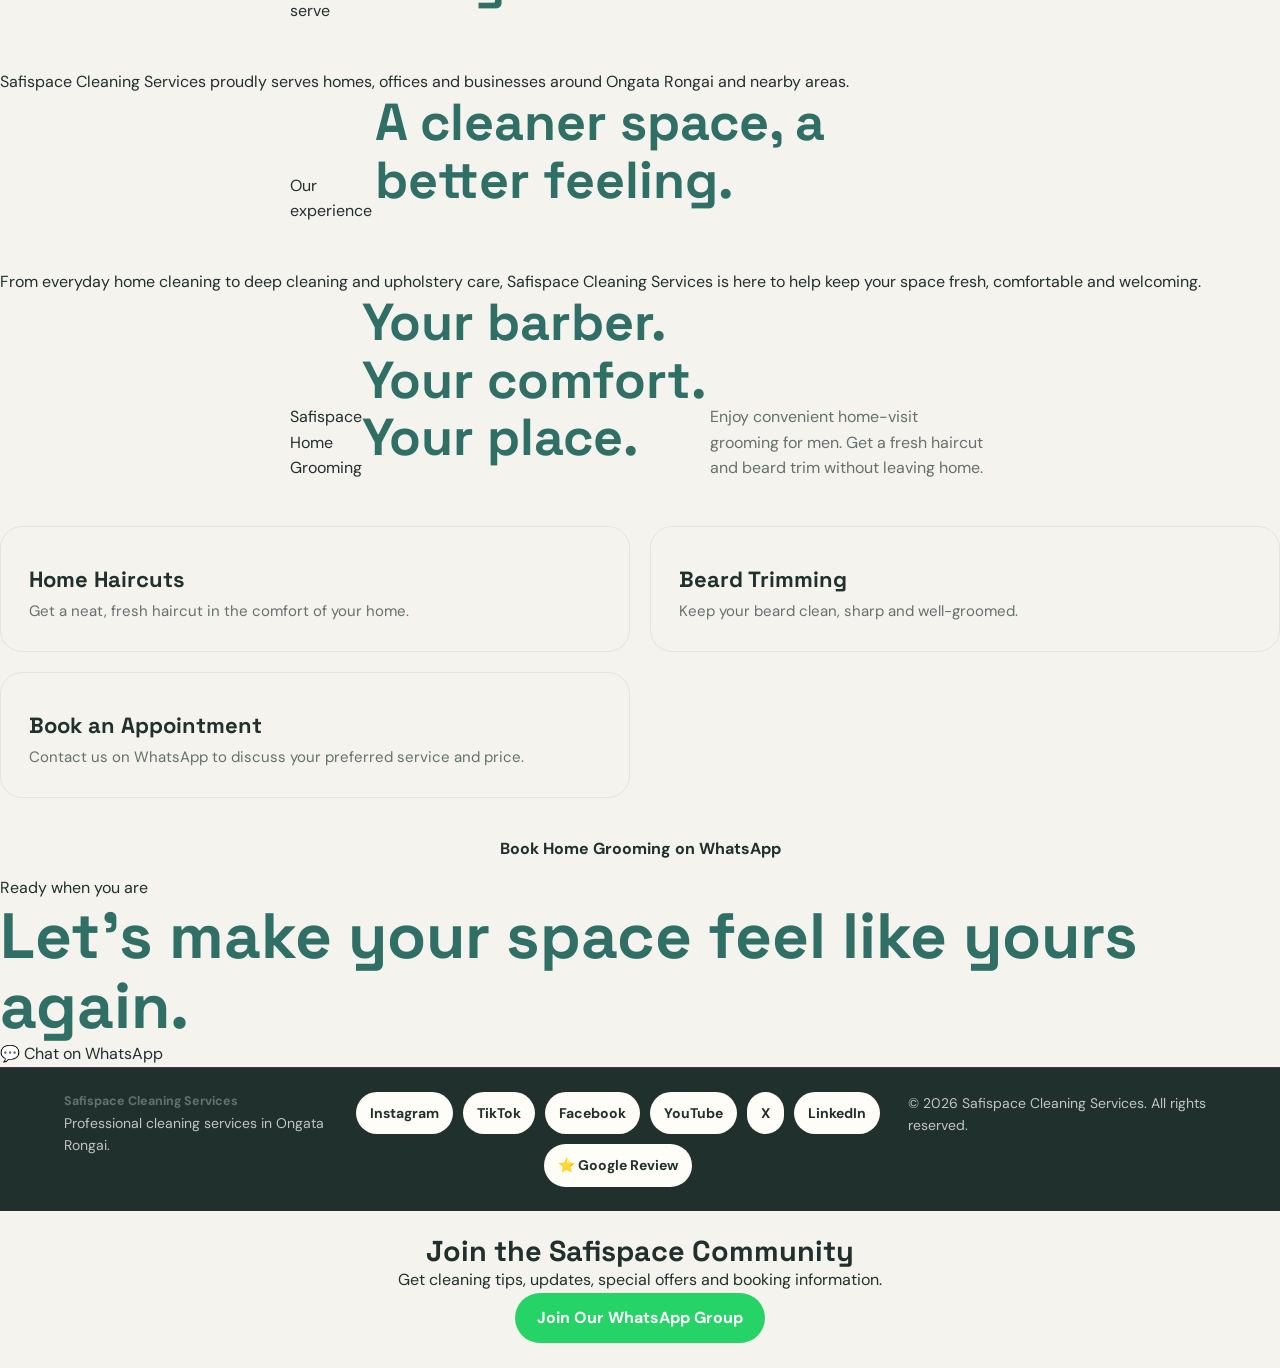
==== commit a74ea652: "Add stylesheet link to index.html" ====
--- a/index.html
+++ b/index.html
@@ -17,7 +17,7 @@
   <link rel="preconnect" href="https://fonts.gstatic.com" crossorigin>
 
   <link href="https://fonts.googleapis.com/css2?family=DM+Sans:wght@400;500;600;700&family=Space+Grotesk:wght@500;600;700&display=swap" rel="stylesheet">
-
+<link rel="stylesheet" href="styles.css">
   <style>
     :root {
       --ink: #20302d;
@@ -1175,7 +1175,7 @@
   </a>
 </section>
 
-<footer>
+<footer class="site-footer">
   <div>
     <strong>Safispace Cleaning Services</strong>
     <p>Professional cleaning services in Ongata Rongai.</p>
--- a/styles.css
+++ b/styles.css
@@ -0,0 +1,573 @@
+
+:root {
+  --ink: #09070A;
+  --muted: #777078;
+  --paper: #100D11;
+  --white: #FFFFFF;
+  --mint: #F8C5E0;
+  --teal: #F02B91;
+  --orange: #F5B82E;
+  --line: rgba(240, 43, 145, .25);
+}
+
+}
+
+* { box-sizing: border-box; }
+html { scroll-behavior: smooth; }
+body { margin: 0; color: var(--ink); background: var(--paper); font-family: "DM Sans", sans-serif; }
+a { color: inherit; text-decoration: none; }
+.site-header { align-items: center; display: flex; justify-content: space-between; max-width: 1240px; margin: auto; padding: 24px 5vw; }
+.logo { align-items: center; display: flex; font: 700 1.3rem "Space Grotesk", sans-serif; gap: 9px; letter-spacing: 0; }
+.logo-mark { align-items: center; background: var(--orange); border-radius: 50%; color: var(--white); display: inline-flex; height: 34px; justify-content: center; width: 34px; }
+.logo-accent { color: var(--orange); }
+nav { align-items: center; display: flex; gap: 32px; font-size: .9rem; }
+nav a:not(.nav-cta), .text-link { color: var(--muted); transition: color .2s ease; }
+nav a:hover, .text-link:hover { color: var(--orange); }
+.nav-cta {
+  background: var(--teal);
+  border: 1px solid var(--teal);
+  border-radius: 999px;
+  color: var(--white);
+  padding: 11px 18px;
+  font-weight: 700;
+  transition: all .25s ease;
+}
+
+.nav-cta:hover {
+  background: var(--orange);
+  border-color: var(--orange);
+  color: var(--ink);
+}
+.menu-toggle { background: transparent; border: 0; cursor: pointer; display: none; padding: 8px; }
+.menu-toggle span { background: var(--ink); display: block; height: 2px; margin: 5px 0; width: 24px; }
+.hero { align-items: center; display: grid; gap: 7vw; grid-template-columns: minmax(280px, .8fr) 1.2fr; margin: 30px auto 80px; max-width: 1240px; min-height: 560px; padding: 0 5vw; }
+.eyebrow, .section-label { color: var(--orange); font-size: .72rem; font-weight: 700; letter-spacing: .12em; margin: 0 0 20px; text-transform: uppercase; }
+h1, h2, h3 { font-family: "Space Grotesk", sans-serif; letter-spacing: 0; margin: 0; }
+h1 { font-size: clamp(3.6rem, 7vw, 6.7rem); line-height: .91; max-width: 640px; }
+h2 { font-size: clamp(2.5rem, 5vw, 5rem); line-height: .95; }
+h3 { font-size: 1.8rem; }h1, h2 {
+  color: var(--teal);
+}
+
+h3 {
+  color: var(--ink);
+}
+.hero-text { color: var(--muted); font-size: 1.05rem; line-height: 1.65; margin: 27px 0 32px; max-width: 430px; }
+.hero-actions { align-items: center; display: flex; flex-wrap: wrap; gap: 25px; }
+.button { border-radius: 999px; display: inline-flex; font-weight: 700; gap: 15px; padding: 16px 22px; transition: transform .2s ease, background .2s ease; }
+.button:hover { transform: translateY(-3px); }
+.button-primary { background: var(--orange); color: var(--white); }
+.button-primary:hover {
+  background: #F5B82E;
+  color: #09070A;
+  transform: translateY(-3px);
+  box-shadow: 0 8px 20px rgba(240, 43, 145, .2);
+}
+.text-link { border-bottom: 1px solid currentColor; padding-bottom: 5px; }
+.hero-art { background: var(--mint); border-radius: 4px; height: 560px; overflow: hidden; position: relative; }
+.sun-disc { background: #f5bd77; border-radius: 50%; height: 250px; position: absolute; right: 11%; top: 10%; width: 250px; }
+.window { background: #dce9df; border: 14px solid var(--white); height: 255px; left: 14%; position: absolute; top: 11%; width: 52%; }
+.window:before { background: var(--white); content: ""; height: 100%; left: 50%; position: absolute; width: 13px; }
+.window:after { background: var(--white); content: ""; height: 13px; left: 0; position: absolute; top: 50%; width: 100%; }
+.window span { background: rgba(255,255,255,.3); height: 100%; position: absolute; transform: skewX(-20deg); width: 18%; }
+.window span:last-child { left: 45%; }
+.sofa { background: #d17455; border-radius: 18px 18px 5px 5px; bottom: 22%; height: 150px; left: 20%; position: absolute; width: 62%; }
+.cushion { background: #e99a73; border-radius: 11px; height: 80px; left: 8%; position: absolute; top: -43px; width: 45%; }
+.cushion.small { left: 55%; width: 35%; }
+.table { background: #8e6046; bottom: 14%; height: 100px; position: absolute; right: 10%; width: 90px; }
+.table:after { background: #644333; bottom: -100px; content: ""; height: 105px; left: 40px; position: absolute; width: 10px; }
+.vase { background: var(--white); border-radius: 3px 3px 12px 12px; height: 48px; left: 21px; position: absolute; top: -47px; width: 48px; }
+.rug { background: #e8d5b9; border-radius: 50%; bottom: 3%; height: 120px; left: 10%; position: absolute; width: 70%; }
+.plant { bottom: 18%; position: absolute; z-index: 2; }
+.plant-left { left: 4%; }.plant-right { right: 4%; }
+.plant b { background: #ca8158; border-radius: 5px 5px 18px 18px; display: block; height: 72px; width: 58px; }
+.plant i { background: var(--teal); border-radius: 100% 0 100% 0; display: block; height: 62px; position: absolute; transform: rotate(-30deg); width: 25px; }
+.plant i:nth-child(1) { bottom: 57px; left: 25px; }.plant i:nth-child(2) { bottom: 48px; left: 0; transform: rotate(-70deg); }.plant i:nth-child(3) { bottom: 72px; left: 39px; transform: rotate(10deg); }.plant-right i:nth-child(1) { bottom: 58px; left: 20px; }.plant-right i:nth-child(2) { bottom: 45px; left: 38px; transform: rotate(30deg); }
+.band { padding: 100px 5vw; }
+.intro { background: var(--teal); color: var(--white); display: grid; gap: 6vw; grid-template-columns: .5fr 1fr 1fr; }
+.intro .section-label { color: #f3bc76; }.intro h2 { max-width: 430px; }.intro p:not(.section-label) { color: rgba(255,253,248,.76); line-height: 1.65; max-width: 460px; }
+.stat-row { align-self: end; border-top: 1px solid rgba(255,255,255,.3); display: flex; gap: 28px; padding-top: 20px; }.stat-row div { display: flex; flex-direction: column; gap: 8px; }.stat-row strong { font: 600 1.5rem "Space Grotesk", sans-serif; }.stat-row span { color: rgba(255,255,255,.7); font-size: .78rem; }
+.services { background: var(--paper); }.section-heading { align-items: end; display: flex; justify-content: space-between; margin: auto auto 55px; max-width: 1240px; }.section-heading > p { color: var(--muted); line-height: 1.6; max-width: 330px; }.service-grid { display: grid; gap: 18px; grid-template-columns: repeat(3, 1fr); margin: auto; max-width: 1240px; }.service-card { border: 1px solid var(--line); min-height: 330px; padding: 28px; position: relative; transition: transform .25s ease; }.service-card:hover { transform: translateY(-7px); }.service-card.featured { background: var(--orange); border-color: var(--orange); color: var(--white); }.service-number { color: var(--orange); font-size: .75rem; font-weight: 700; }.featured .service-number { color: #ffe1b7; }.service-card h3 { margin-top: 100px; }.service-card p { color: var(--muted); line-height: 1.55; max-width: 280px; }.featured p { color: rgba(255,255,255,.8); }.card-link { align-items: center; border: 1px solid currentColor; border-radius: 50%; bottom: 25px; display: flex; font-size: 1.3rem; height: 42px; justify-content: center; position: absolute; right: 25px; width: 42px; }
+.contact { background: #253532; color: var(--white); display: grid; gap: 8vw; grid-template-columns: 1fr .6fr; }.contact .section-label { color: #f3bc76; }.contact h2 { max-width: 650px; }.contact-action { align-self: end; }.contact-action p { color: rgba(255,255,255,.7); line-height: 1.6; }.button-light { background: var(--white); color: var(--ink); }.site-footer { display: flex; justify-content: space-between; padding: 24px 5vw; color: var(--muted); font-size: .78rem; }
+@media (max-width: 760px) { .site-header { padding: 18px 6vw; position: relative; }.menu-toggle { display: block; } nav { background: var(--white); border-bottom: 1px solid var(--line); display: none; flex-direction: column; gap: 20px; left: 0; padding: 24px 6vw; position: absolute; right: 0; top: 70px; z-index: 5; } nav.active { display: flex; }.hero { display: flex; flex-direction: column; gap: 42px; margin-top: 35px; padding: 0 6vw; }.hero-art { height: 390px; width: 100%; }.window { height: 180px; }.sofa { bottom: 20%; }.band { padding: 70px 6vw; }.intro, .contact { display: block; }.intro > div, .contact-action { margin-top: 36px; }.stat-row { justify-content: space-between; }.section-heading { align-items: start; display: block; }.section-heading > p { margin-top: 25px; }.service-grid { display: block; }.service-card { margin-bottom: 14px; min-height: 280px; }.service-card h3 { margin-top: 65px; }.site-footer { flex-direction: column; gap: 8px; padding: 20px 6vw; } }/* ===== SAFISPACE FINAL PROFESSIONAL POLISH ===== */
+
+body {
+  overflow-x: hidden;
+}
+
+.site-header {
+  position: relative;
+  z-index: 20;
+}
+
+.logo {
+  transition: transform .2s ease;
+}
+
+.logo:hover {
+  transform: translateY(-1px);
+}
+
+.nav-cta {
+  transition: background .2s ease, color .2s ease, transform .2s ease;
+}
+
+.nav-cta:hover {
+  background: var(--ink);
+  color: var(--white);
+  transform: translateY(-2px);
+}
+
+.button-primary,
+.button-light {
+  box-shadow: 0 8px 20px rgba(32, 48, 45, .10);
+}
+
+.button-primary:hover,
+.button-light:hover {
+  box-shadow: 0 12px 26px rgba(32, 48, 45, .16);
+}
+
+.service-card {
+  background: rgba(255, 253, 248, .55);
+  border-radius: 6px;
+}
+
+.service-card.featured {
+  box-shadow: 0 16px 35px rgba(231, 124, 66, .18);
+}
+
+.card-link {
+  transition: transform .2s ease, background .2s ease;
+}
+
+.card-link:hover {
+  background: var(--ink);
+  color: var(--white);
+  transform: rotate(8deg);
+}
+
+.featured .card-link:hover {
+  background: var(--white);
+  color: var(--orange);
+}
+
+.hero-art {
+  box-shadow: 0 20px 45px rgba(32, 48, 45, .12);
+}
+
+.contact {
+  position: relative;
+  overflow: hidden;
+}
+
+.contact::after {
+  content: "";
+  position: absolute;
+  width: 260px;
+  height: 260px;
+  border: 1px solid rgba(255,255,255,.08);
+  border-radius: 50%;
+  right: -100px;
+  bottom: -120px;
+}
+
+.site-footer {
+  border-top: 1px solid var(--line);
+}
+
+@media (max-width: 760px) {
+  nav.nav-open {
+    display: flex;
+  }
+
+  .site-header {
+    position: sticky;
+    top: 0;
+    background: rgba(245, 243, 237, .96);
+    backdrop-filter: blur(10px);
+  }
+
+  .hero {
+    min-height: auto;
+    margin-bottom: 55px;
+  }
+
+  h1 {
+    font-size: clamp(3.1rem, 14vw, 4.8rem);
+  }
+
+  h2 {
+    font-size: clamp(2.4rem, 11vw, 3.8rem);
+  }
+
+  .hero-art {
+    min-height: 360px;
+    box-shadow: 0 14px 30px rgba(32, 48, 45, .10);
+  }
+
+  .hero-actions {
+    align-items: flex-start;
+    flex-direction: column;
+    gap: 18px;
+  }
+
+  .button {
+    width: 100%;
+    justify-content: center;
+  }
+
+  .service-card {
+    min-height: 290px;
+  }
+
+  .stat-row {
+    gap: 14px;
+  }
+
+  .stat-row div {
+    flex: 1;
+  }
+}/* Payment section */
+.payment {
+display: grid;
+grid-template-columns: 1fr 1fr;
+gap: 40px;
+align-items: center;
+}
+
+.payment-details {
+background: var(--white);
+border: 1px solid var(--line);
+border-radius: 20px;
+padding: 28px;
+}
+
+.payment-details p {
+margin: 0 0 18px;
+font-size: 1.05rem;
+line-height: 1.6;
+}
+
+.payment-details strong {
+font-family: "Space Grotesk", sans-serif;
+font-size: 0.9rem;
+}
+
+@media (max-width: 700px) {
+.payment {
+grid-template-columns: 1fr;
+gap: 24px;
+}
+}
+/* ===== SAFISPACE PRICE LIST ===== */
+
+.pricing {
+background: var(--paper);
+}
+
+.price-grid {
+display: grid;
+grid-template-columns: repeat(2, 1fr);
+gap: 18px;
+max-width: 1240px;
+margin: auto;
+}
+
+.price-card {
+background: var(--white);
+border: 1px solid var(--line);
+border-radius: 18px;
+padding: 25px;
+display: flex;
+gap: 20px;
+transition: transform .25s ease, box-shadow .25s ease;
+}
+
+.price-card:hover {
+transform: translateY(-5px);
+box-shadow: 0 14px 30px rgba(32, 48, 45, .10);
+}
+
+.price-icon {
+align-items: center;
+background: var(--mint);
+border-radius: 14px;
+display: flex;
+flex-shrink: 0;
+font-size: 1.7rem;
+height: 55px;
+justify-content: center;
+width: 55px;
+}
+
+.price-card-content {
+flex: 1;
+}
+
+.price-card h3 {
+font-size: 1.35rem;
+margin: 0 0 15px;
+}
+
+.price-row {
+align-items: center;
+border-bottom: 1px solid var(--line);
+display: flex;
+justify-content: space-between;
+gap: 15px;
+padding: 9px 0;
+}
+
+.price-row span {
+color: var(--muted);
+font-size: .9rem;
+}
+
+.price-row strong {
+color: var(--teal);
+font-family: "Space Grotesk", sans-serif;
+font-size: .9rem;
+white-space: nowrap;
+}
+
+.price-note {
+color: var(--muted);
+font-size: .78rem;
+line-height: 1.5;
+margin: 14px 0 0;
+}
+
+.price-important {
+background: #fff1df;
+border: 1px solid rgba(231, 124, 66, .25);
+border-radius: 15px;
+margin: 25px auto 0;
+max-width: 1240px;
+padding: 18px 22px;
+}
+
+.price-important strong {
+color: var(--orange);
+font-family: "Space Grotesk", sans-serif;
+}
+
+.price-important p {
+color: var(--muted);
+font-size: .85rem;
+line-height: 1.5;
+margin: 7px 0 0;
+}
+
+.pricing-cta {
+background: var(--teal);
+border-radius: 20px;
+color: var(--white);
+margin: 35px auto 0;
+max-width: 1240px;
+padding: 35px;
+text-align: center;
+}
+
+.pricing-cta h3 {
+font-size: 1.8rem;
+}
+
+.pricing-cta p {
+color: rgba(255, 253, 248, .75);
+margin: 8px 0 22px;
+}
+
+.pricing-cta .button {
+background: var(--orange);
+color: var(--white);
+}
+
+/* Mobile price list */
+@media (max-width: 760px) {
+.price-grid {
+grid-template-columns: 1fr;
+gap: 14px;
+}
+
+.price-card {
+padding: 20px;
+}
+
+.price-icon {
+height: 48px;
+width: 48px;
+font-size: 1.4rem;
+}
+
+.price-card h3 {
+font-size: 1.2rem;
+}
+
+.price-row {
+align-items: flex-start;
+flex-direction: column;
+gap: 3px;
+}
+
+.price-row strong {
+font-size: .95rem;
+}
+
+.pricing-cta {
+padding: 28px 20px;
+}
+}/* ================================
+   SAFISPACE SOCIAL MEDIA
+   ================================ */
+
+.social-media {
+  background: var(--paper);
+  padding: 90px 5vw;
+  border-top: 1px solid var(--line);
+}
+
+.social-content {
+  max-width: 850px;
+  margin: 0 auto;
+  text-align: center;
+}
+
+.social-label {
+  display: inline-block;
+  margin-bottom: 14px;
+  color: var(--teal);
+  font-size: 12px;
+  font-weight: 800;
+  letter-spacing: 0.16em;
+}
+
+.social-content h2 {
+  margin: 0 0 14px;
+  color: var(--ink);
+  font-family: "Space Grotesk", sans-serif;
+  font-size: clamp(32px, 5vw, 52px);
+  line-height: 1.05;
+  letter-spacing: -0.04em;
+}
+
+.social-content p {
+  max-width: 600px;
+  margin: 0 auto 34px;
+  color: var(--muted);
+  font-size: 16px;
+  line-height: 1.7;
+}
+
+.social-links {
+  display: flex;
+  justify-content: center;
+  align-items: center;
+  flex-wrap: wrap;
+  gap: 14px;
+}
+
+.social-links a {
+  display: inline-flex;
+  align-items: center;
+  gap: 10px;
+  padding: 13px 20px;
+  border: 1px solid var(--line);
+  border-radius: 999px;
+  background: var(--white);
+  color: var(--ink);
+  font-family: "DM Sans", sans-serif;
+  font-size: 14px;
+  font-weight: 700;
+  text-decoration: none;
+  transition: transform 0.2s ease,
+              background 0.2s ease,
+              color 0.2s ease,
+              border-color 0.2s ease;
+
+.social-links a:hover {
+  background: var(--mint);
+  border-color: var(--teal);
+  color: var(--ink);
+  transform: translateY(-4px);
+}
+
+.social-links a:focus-visible {
+  outline: 2px solid var(--teal);
+  outline-offset: 4px;
+}
+
+@media (max-width: 600px) {
+  .social-links {
+    gap: 10px;
+  }
+
+  .social-links a {
+    padding: 11px 15px;
+    font-size: 13px;
+  }
+.social-links a:hover {
+  transform: translateY(-3px);
+  background: var(--teal);
+  border-color: var(--teal);
+  color: var(--white);
+}
+
+.social-icon {
+  width: 24px;
+  height: 24px;
+  display: inline-flex;
+  align-items: center;
+  justify-content: center;
+}
+
+.social-icon svg {
+  width: 21px;
+  height: 21px;
+  fill: none;
+  stroke: currentColor;
+  stroke-width: 1.8;
+  stroke-linecap: round;
+  stroke-linejoin: round;
+}
+
+.social-links a:nth-child(3) .social-icon svg {
+  fill: currentColor;
+  stroke: none;
+}
+
+@media (max-width: 600px) {
+  .social-media {
+    padding: 70px 5vw;
+  }
+
+  .social-links {
+    flex-direction: column;
+    width: 100%;
+  }
+
+  .social-links a {
+    width: 100%;
+    max-width: 280px;
+    justify-content: center;
+  }
+  }
+
+/* SAFISPACE FOOTER IMPROVEMENT */
+
+.site-footer {
+  align-items: center;
+  background: var(--ink);
+  border-top: 1px solid var(--line);
+  gap: 24px;
+  line-height: 1.6;
+}
+
+.site-footer strong {
+  color: var(--white);
+}
+
+.site-footer p {
+  margin: 8px 0;
+}
+  
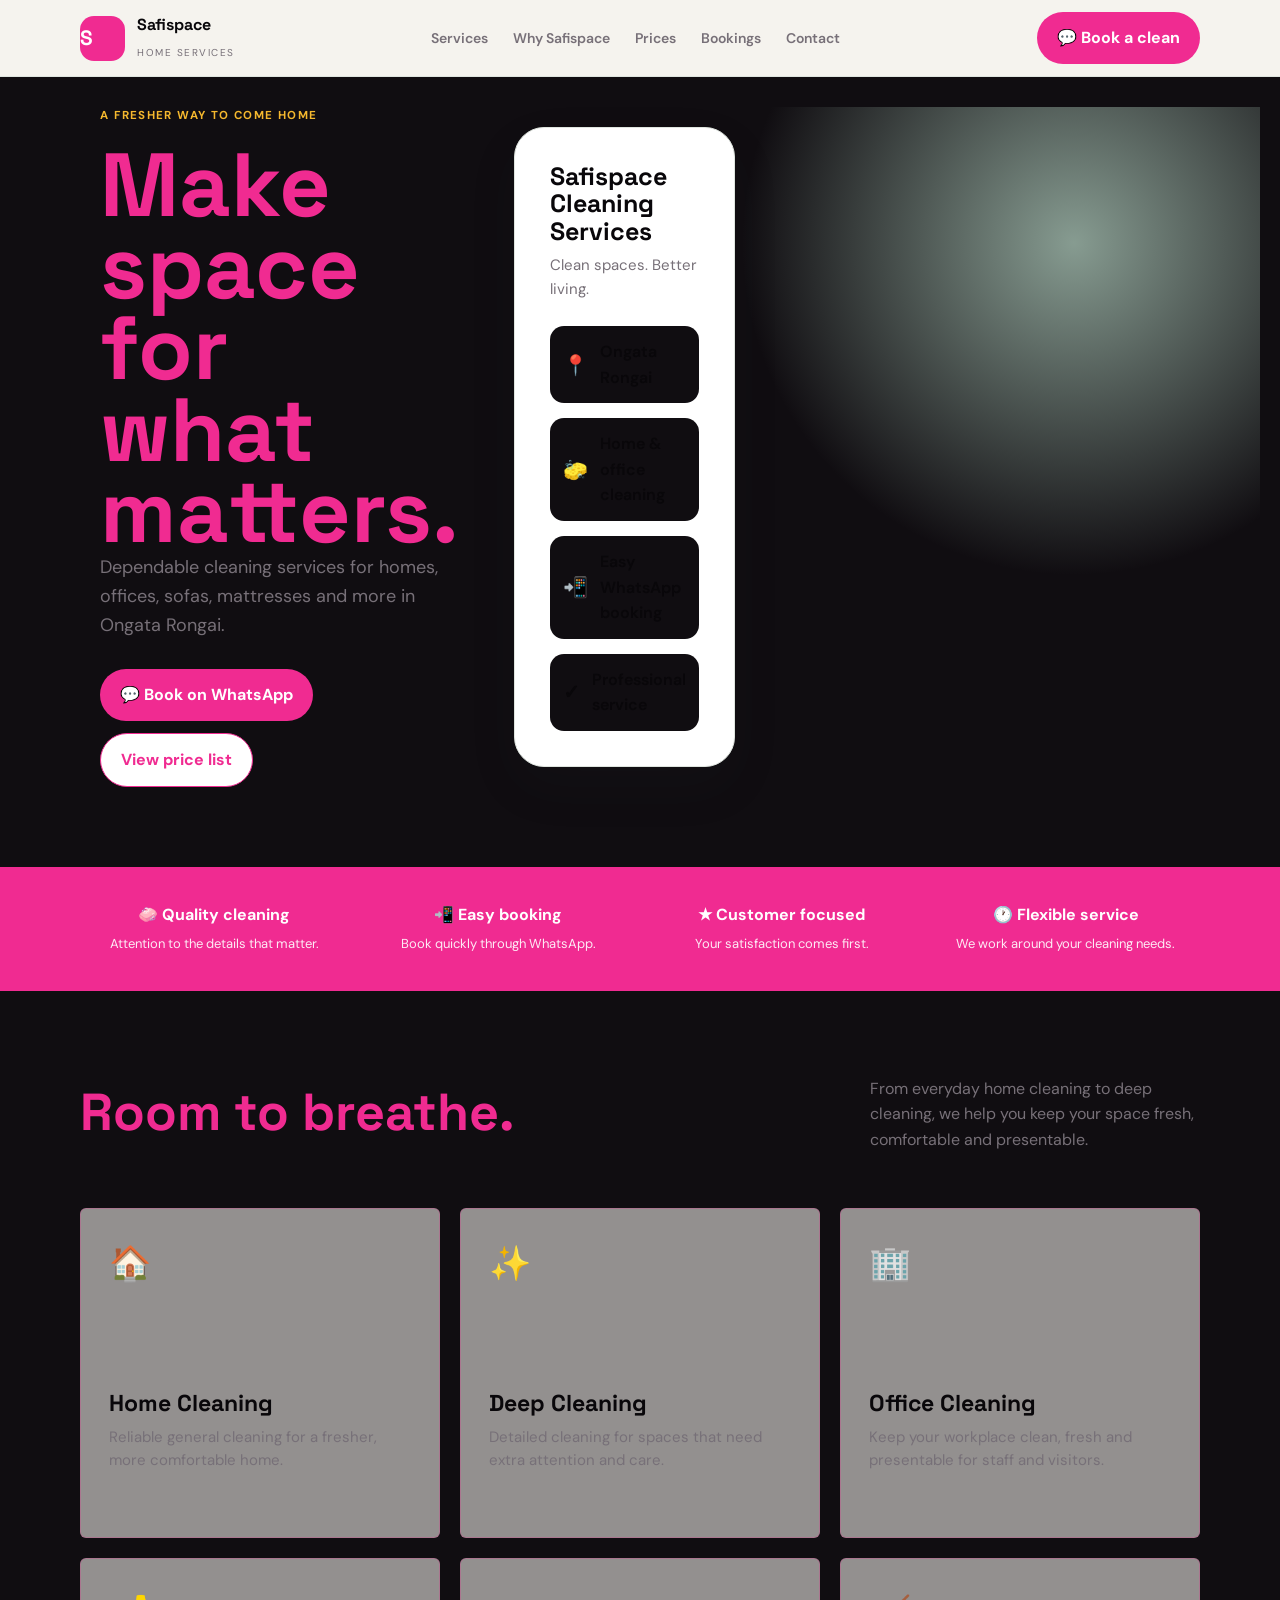
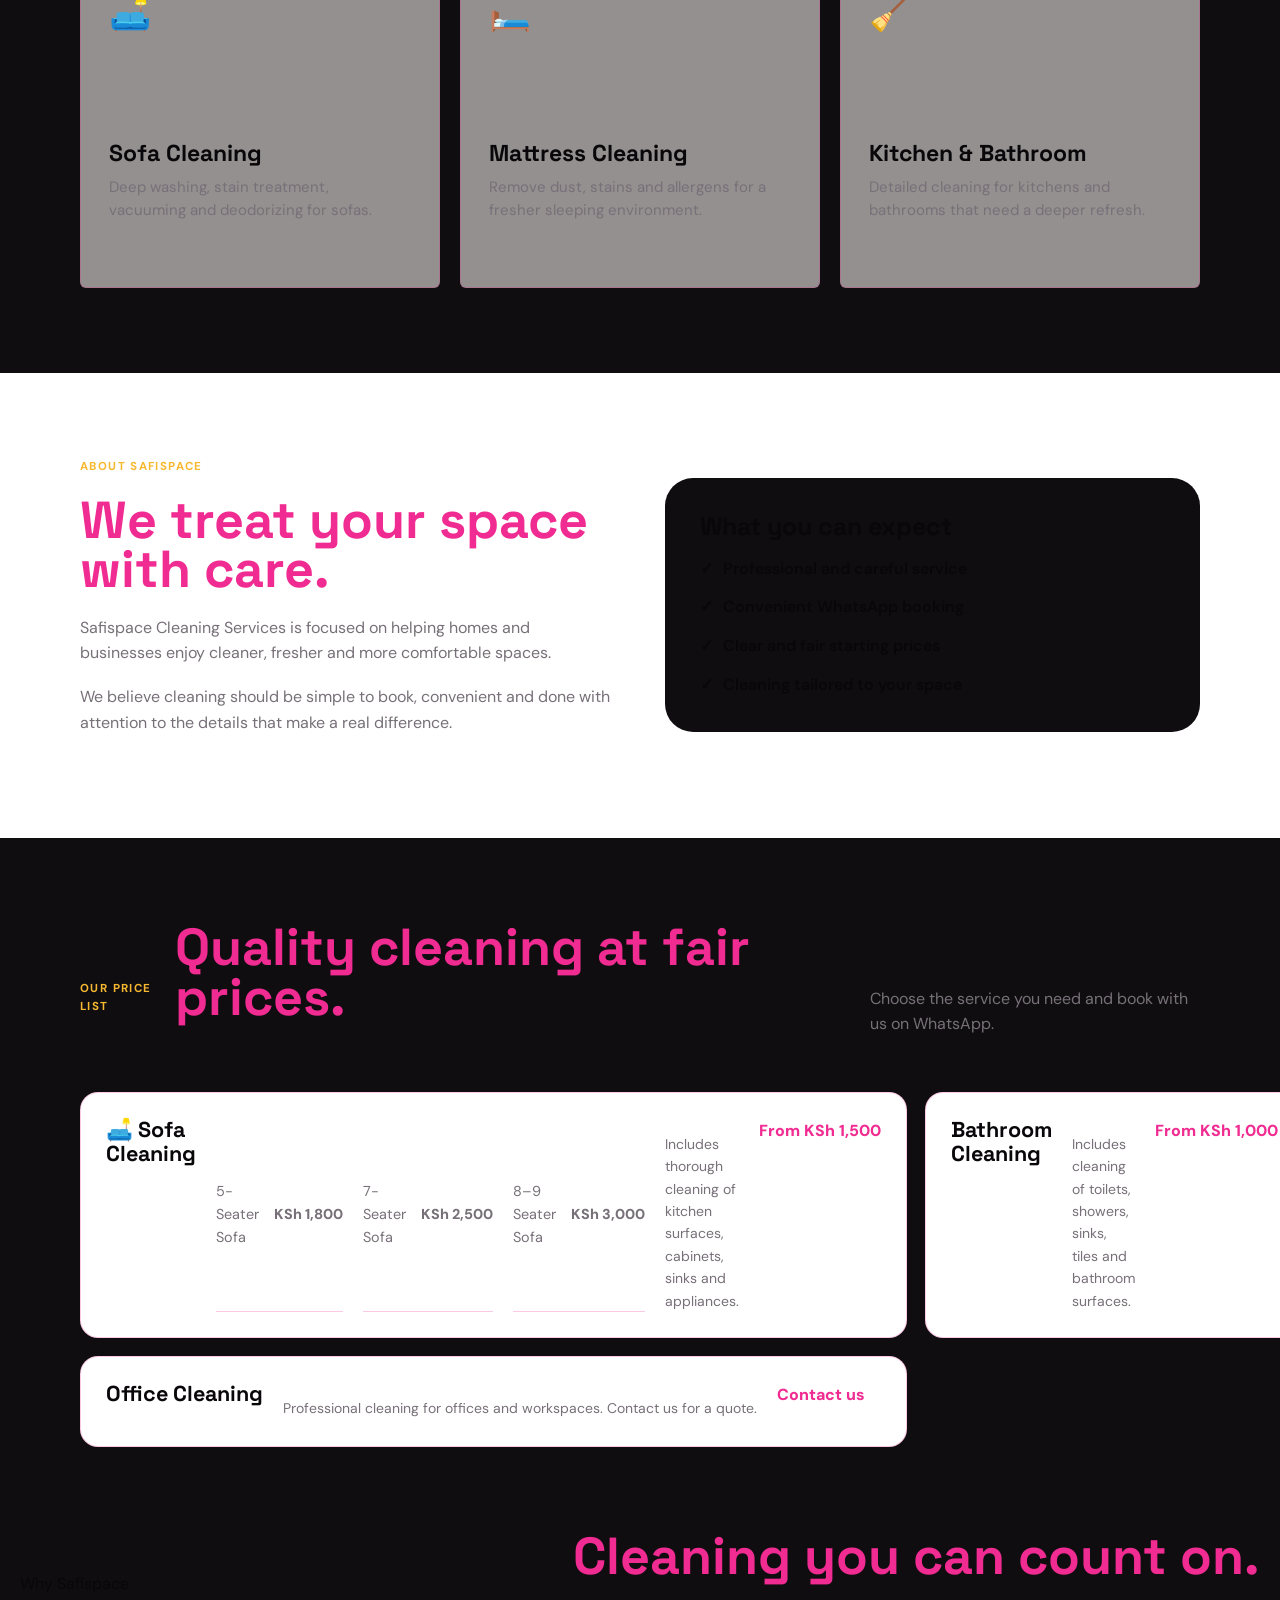
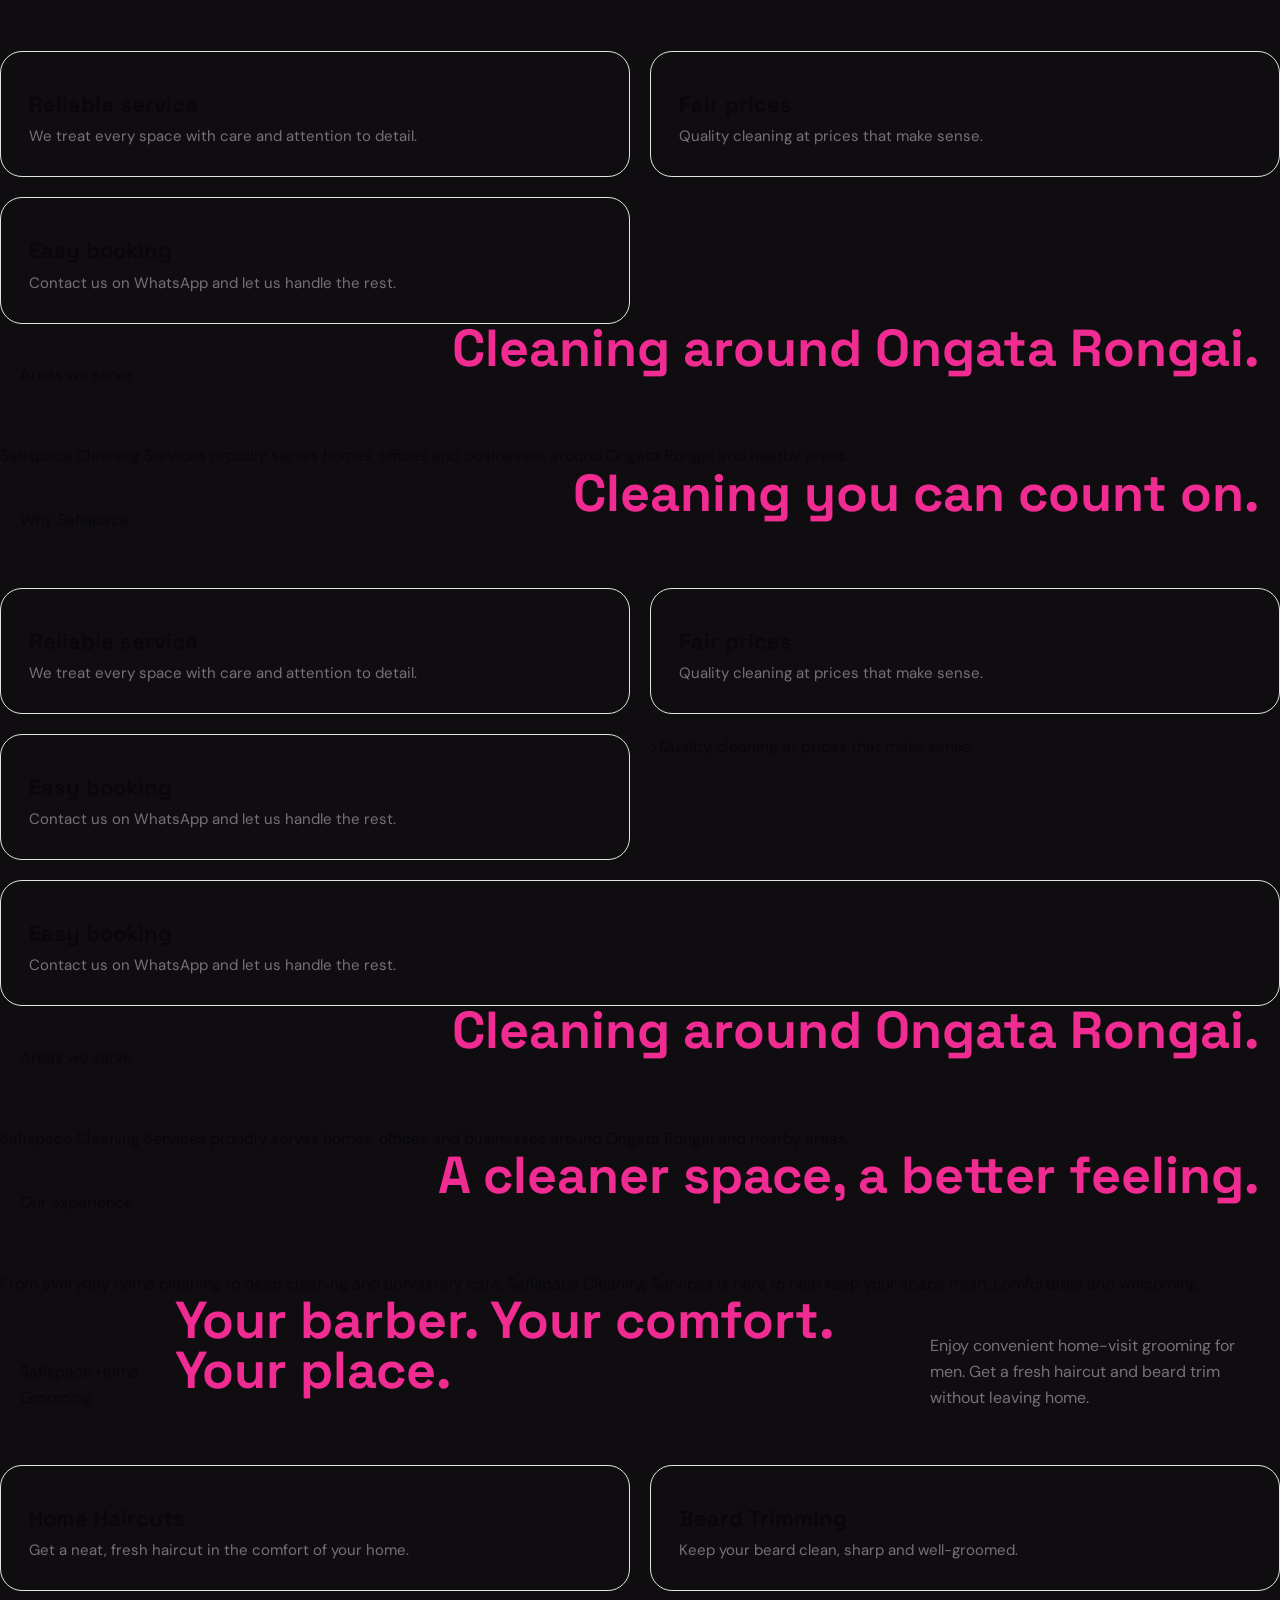
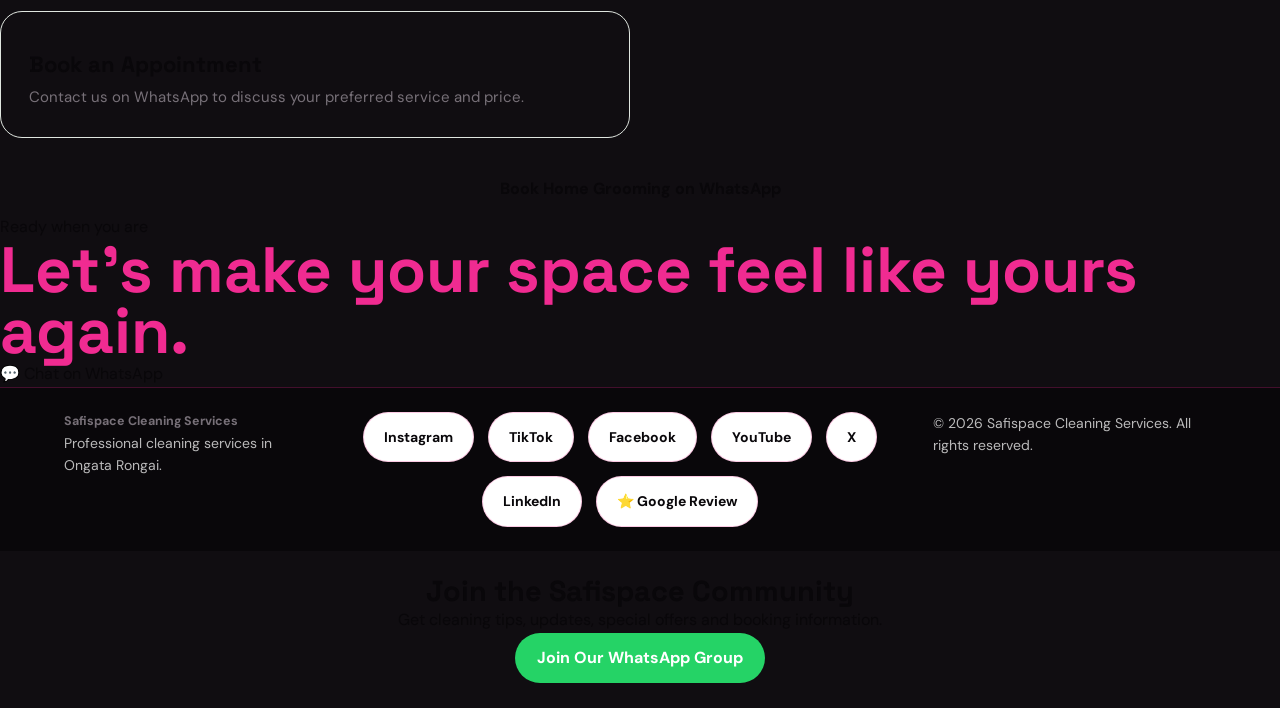
==== commit 75a8bb3f: "Fix stylesheet link placement in index.html" ====
--- a/index.html
+++ b/index.html
@@ -17,7 +17,7 @@
   <link rel="preconnect" href="https://fonts.gstatic.com" crossorigin>
 
   <link href="https://fonts.googleapis.com/css2?family=DM+Sans:wght@400;500;600;700&family=Space+Grotesk:wght@500;600;700&display=swap" rel="stylesheet">
-<link rel="stylesheet" href="styles.css">
+
   <style>
     :root {
       --ink: #20302d;
@@ -706,6 +706,7 @@
       }
     }
   </style>
+<link rel="stylesheet" href="styles.css">
 </head>
 
 <body>
--- a/styles.css
+++ b/styles.css
@@ -1,4 +1,3 @@
-
 :root {
   --ink: #09070A;
   --muted: #777078;
@@ -8,8 +7,6 @@
   --teal: #F02B91;
   --orange: #F5B82E;
   --line: rgba(240, 43, 145, .25);
-}
-
 }
 
 * { box-sizing: border-box; }
@@ -484,6 +481,7 @@
               background 0.2s ease,
               color 0.2s ease,
               border-color 0.2s ease;
+}
 
 .social-links a:hover {
   background: var(--mint);
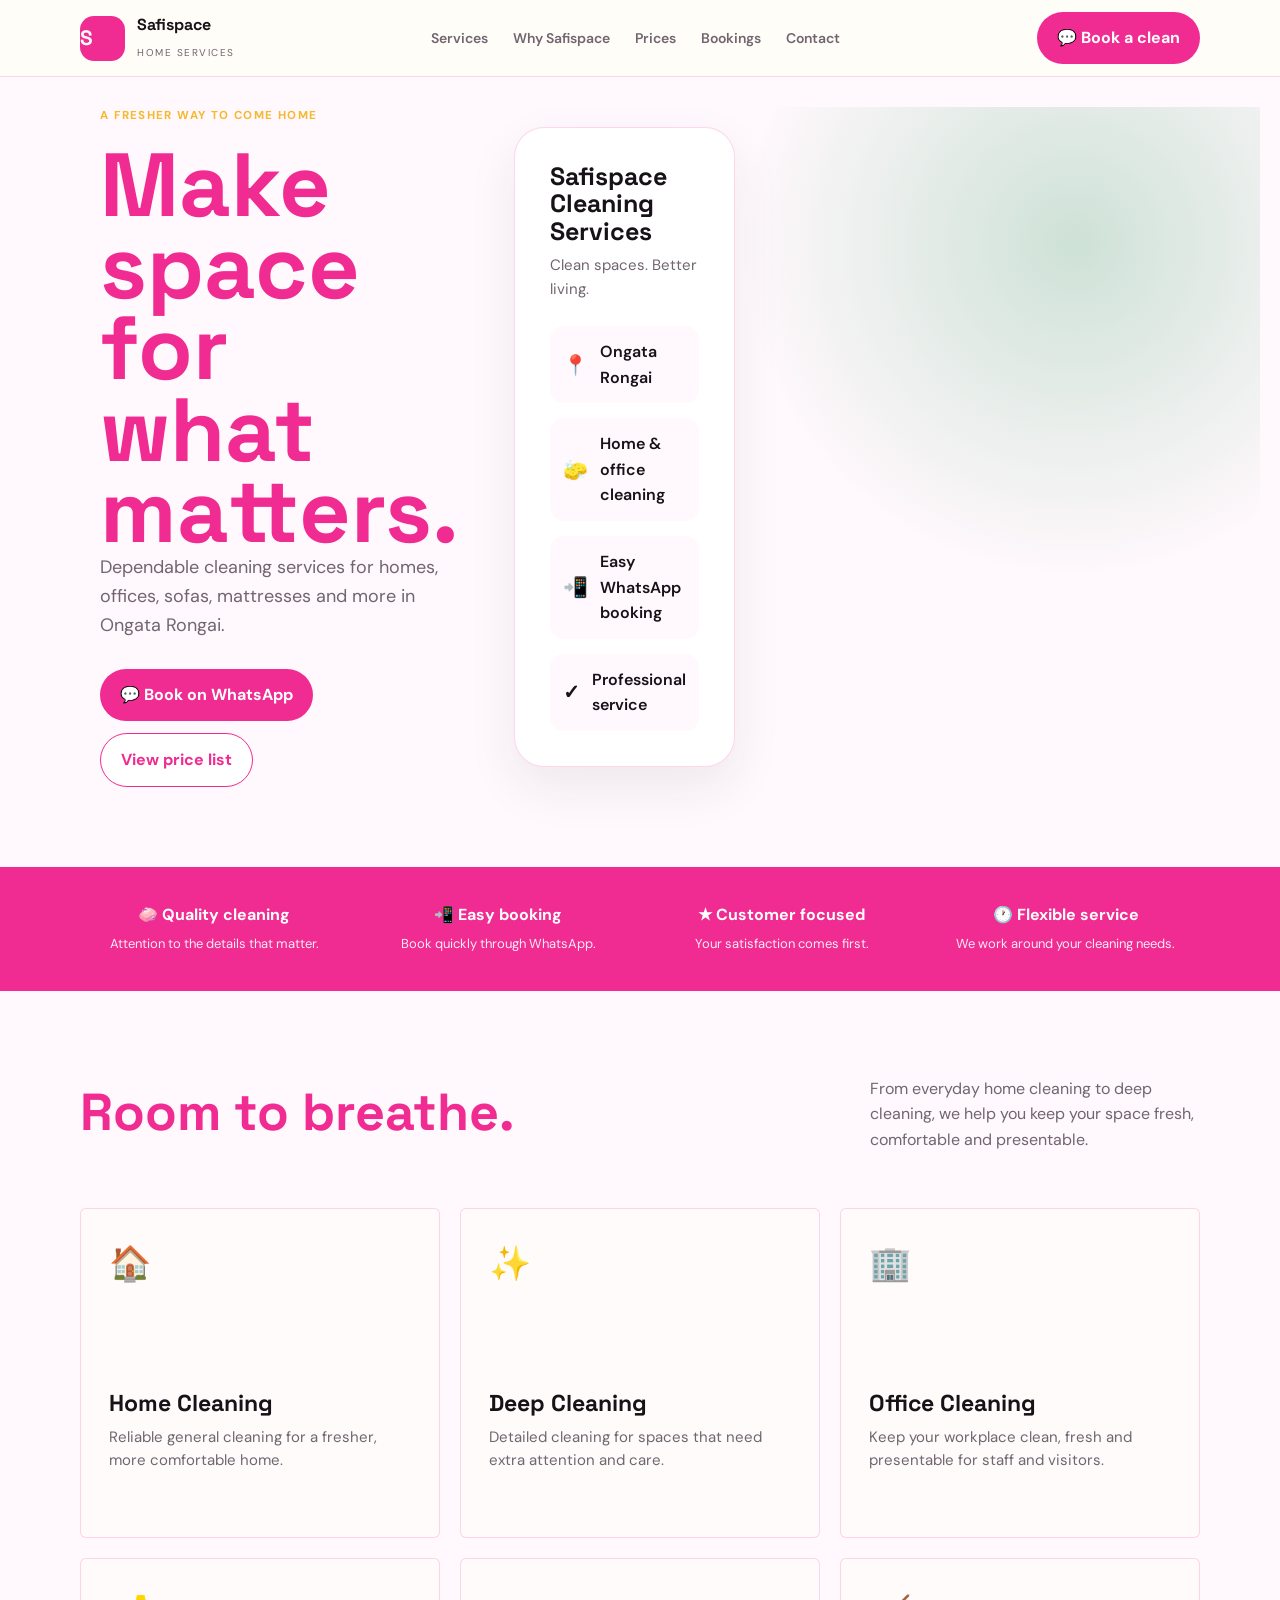
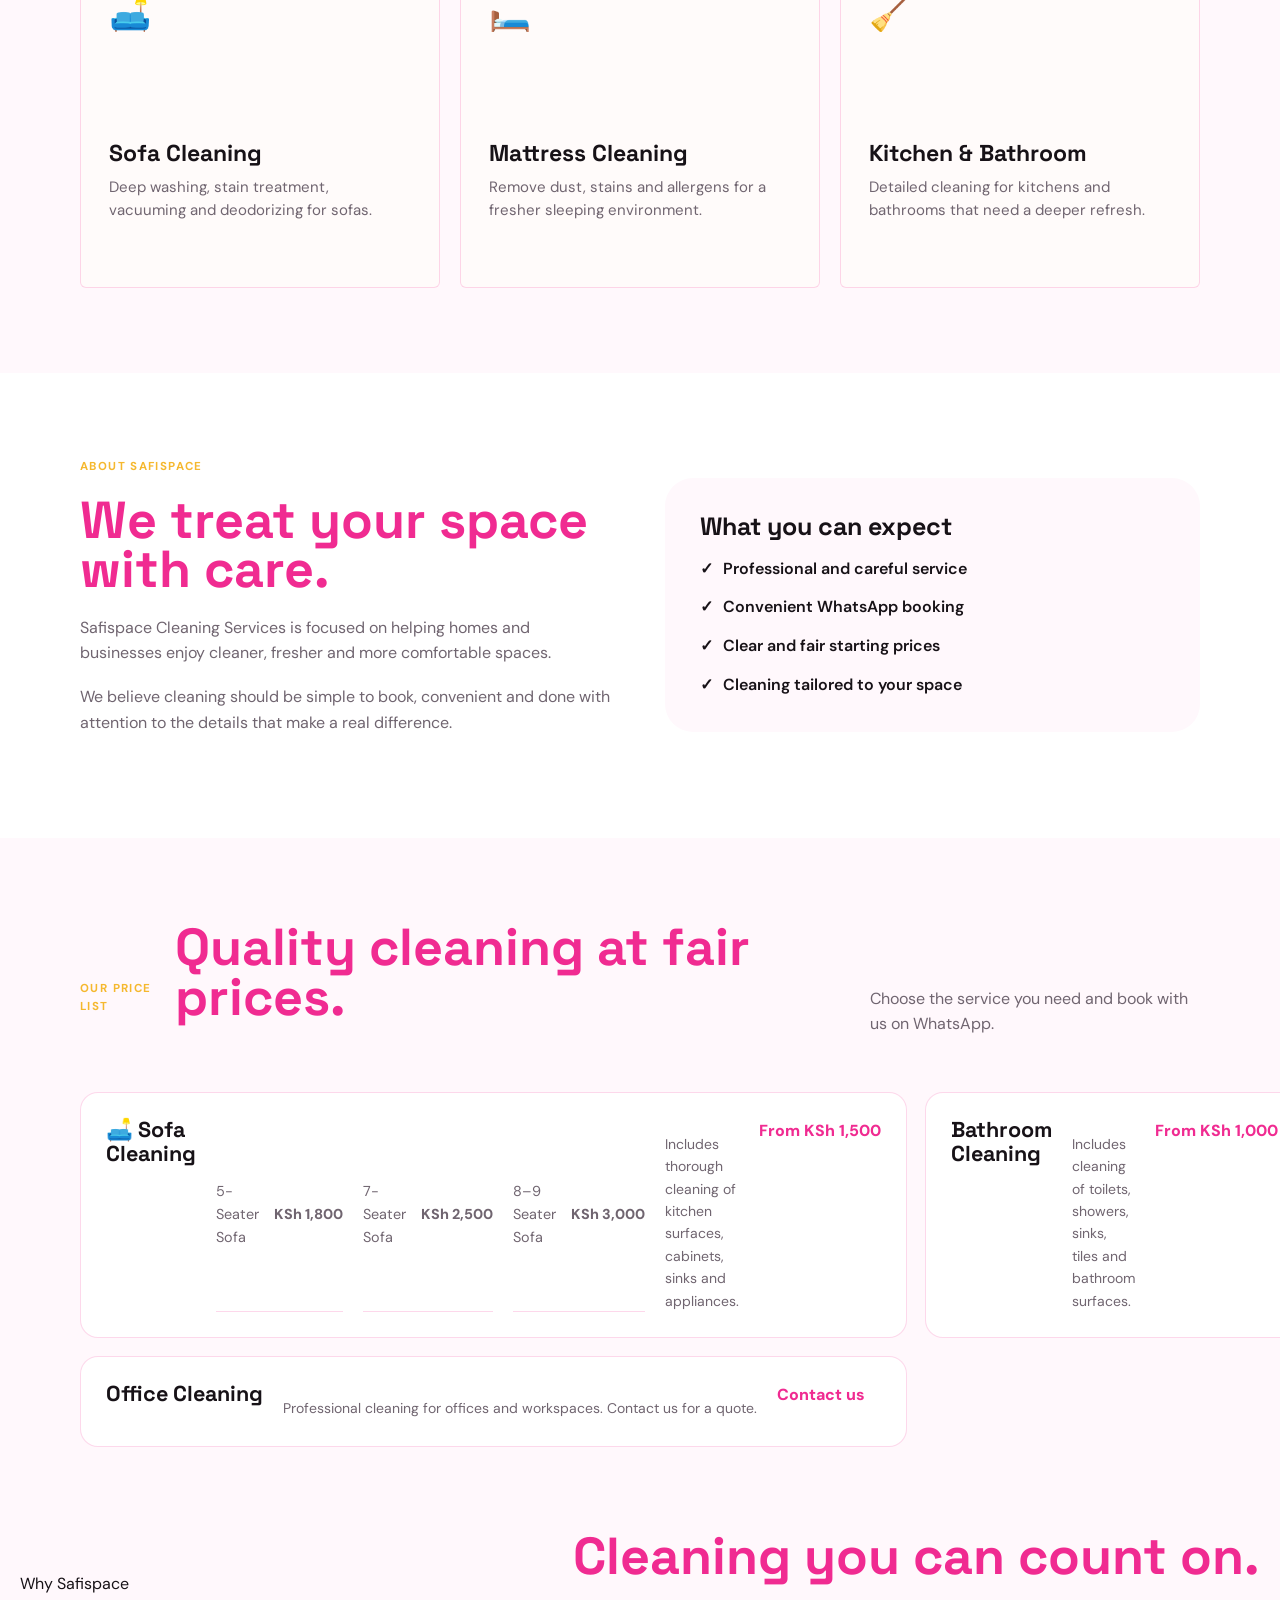
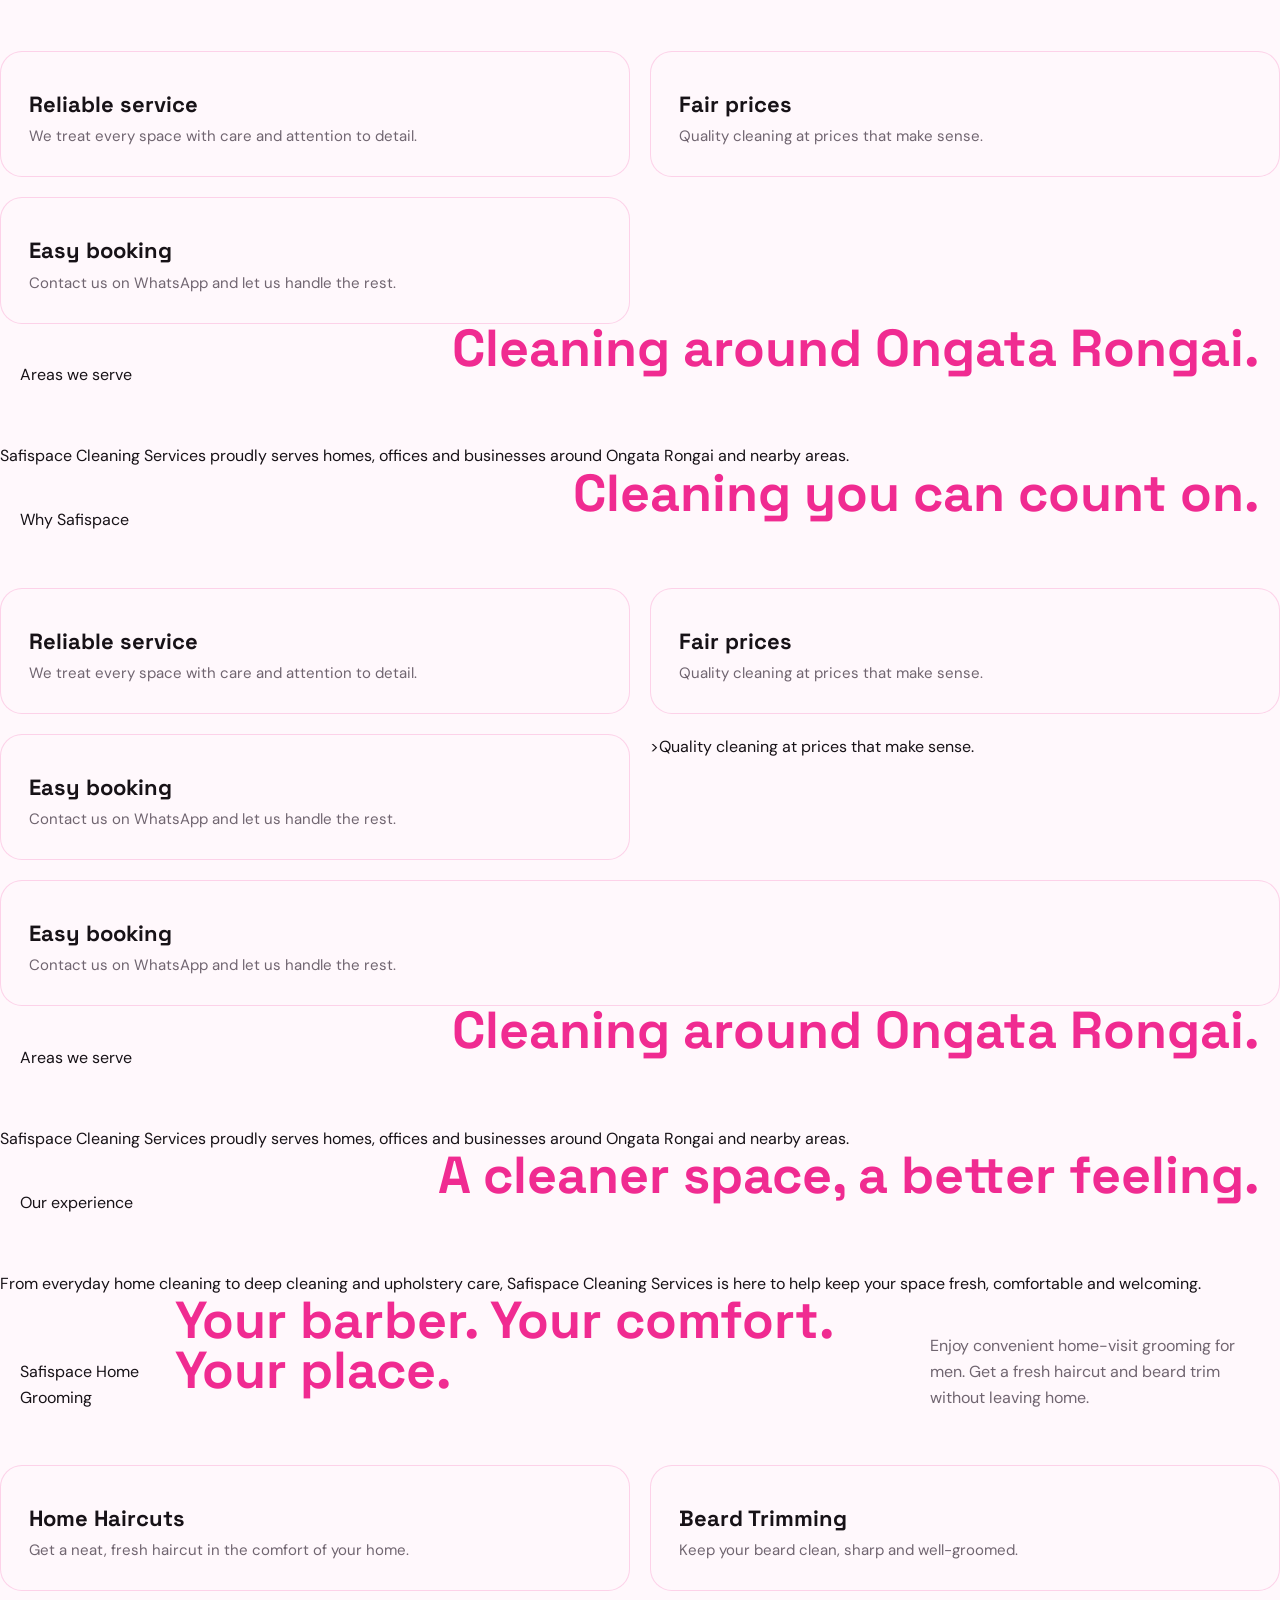
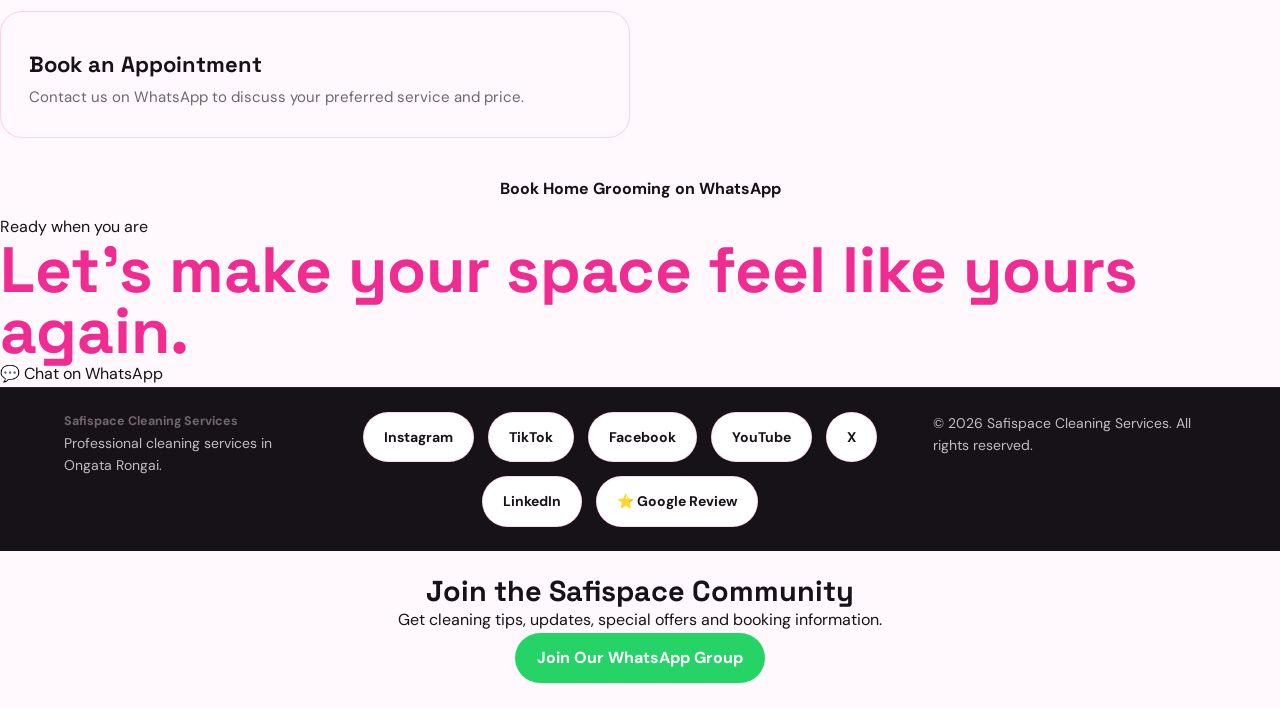
==== commit d8257873: "Update index.html" ====
--- a/index.html
+++ b/index.html
@@ -20,15 +20,15 @@
 
   <style>
     :root {
-      --ink: #20302d;
-      --muted: #64716d;
-      --paper: #f5f3ed;
-      --white: #fffdf8;
-      --mint: #b9d8c7;
-      --teal: #2f6f65;
-      --orange: #e77c42;
-      --border: #dfe5df;
-    }
+  --ink: #171217;
+  --muted: #706570;
+  --paper: #FFF8FC;
+  --white: #FFFFFF;
+  --mint: #FCE4F1;
+  --teal: #F02B91;
+  --orange: #F5B82E;
+  --border: rgba(240, 43, 145, .18);
+}
 
     * {
       box-sizing: border-box;
--- a/styles.css
+++ b/styles.css
@@ -1,12 +1,12 @@
 :root {
-  --ink: #09070A;
-  --muted: #777078;
-  --paper: #100D11;
+  --ink: #171217;
+  --muted: #706570;
+  --paper: #FFF8FC;
   --white: #FFFFFF;
-  --mint: #F8C5E0;
+  --mint: #FCE4F1;
   --teal: #F02B91;
   --orange: #F5B82E;
-  --line: rgba(240, 43, 145, .25);
+  --line: rgba(240, 43, 145, .18);
 }
 
 * { box-sizing: border-box; }
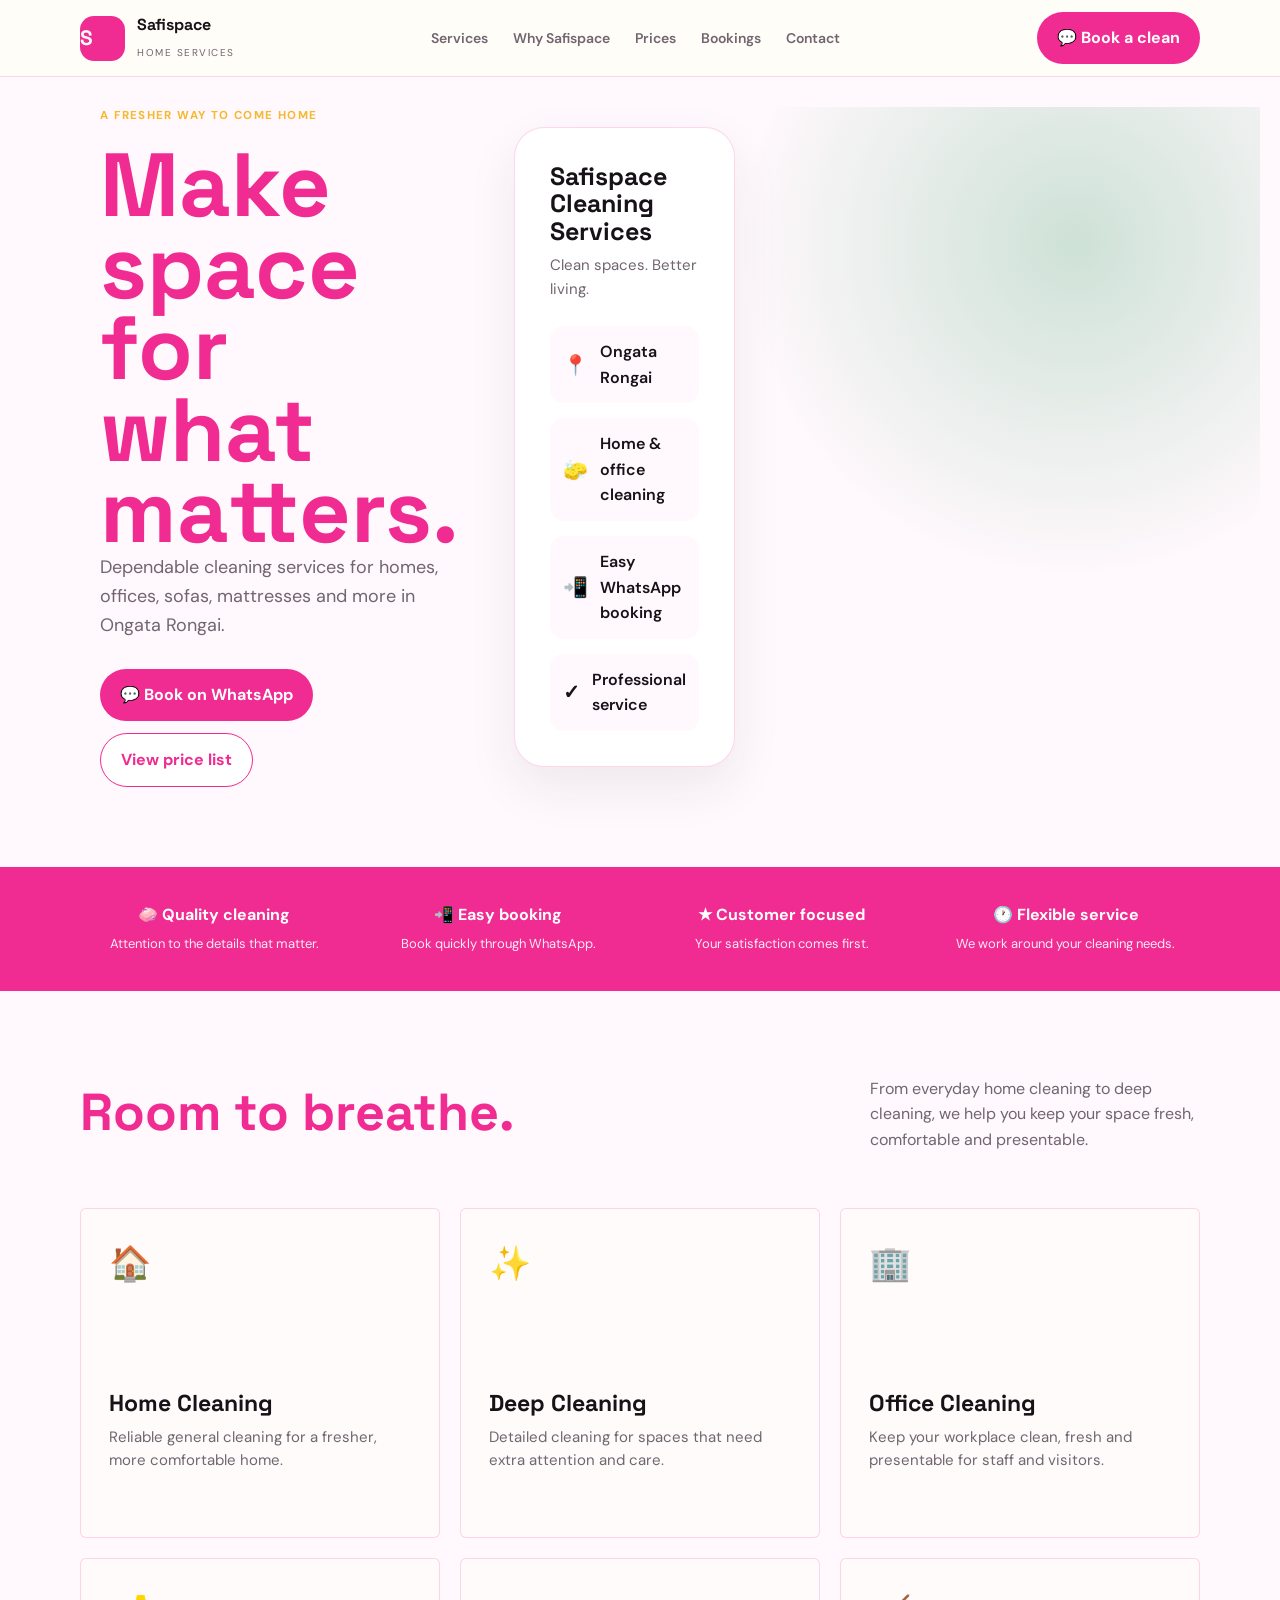
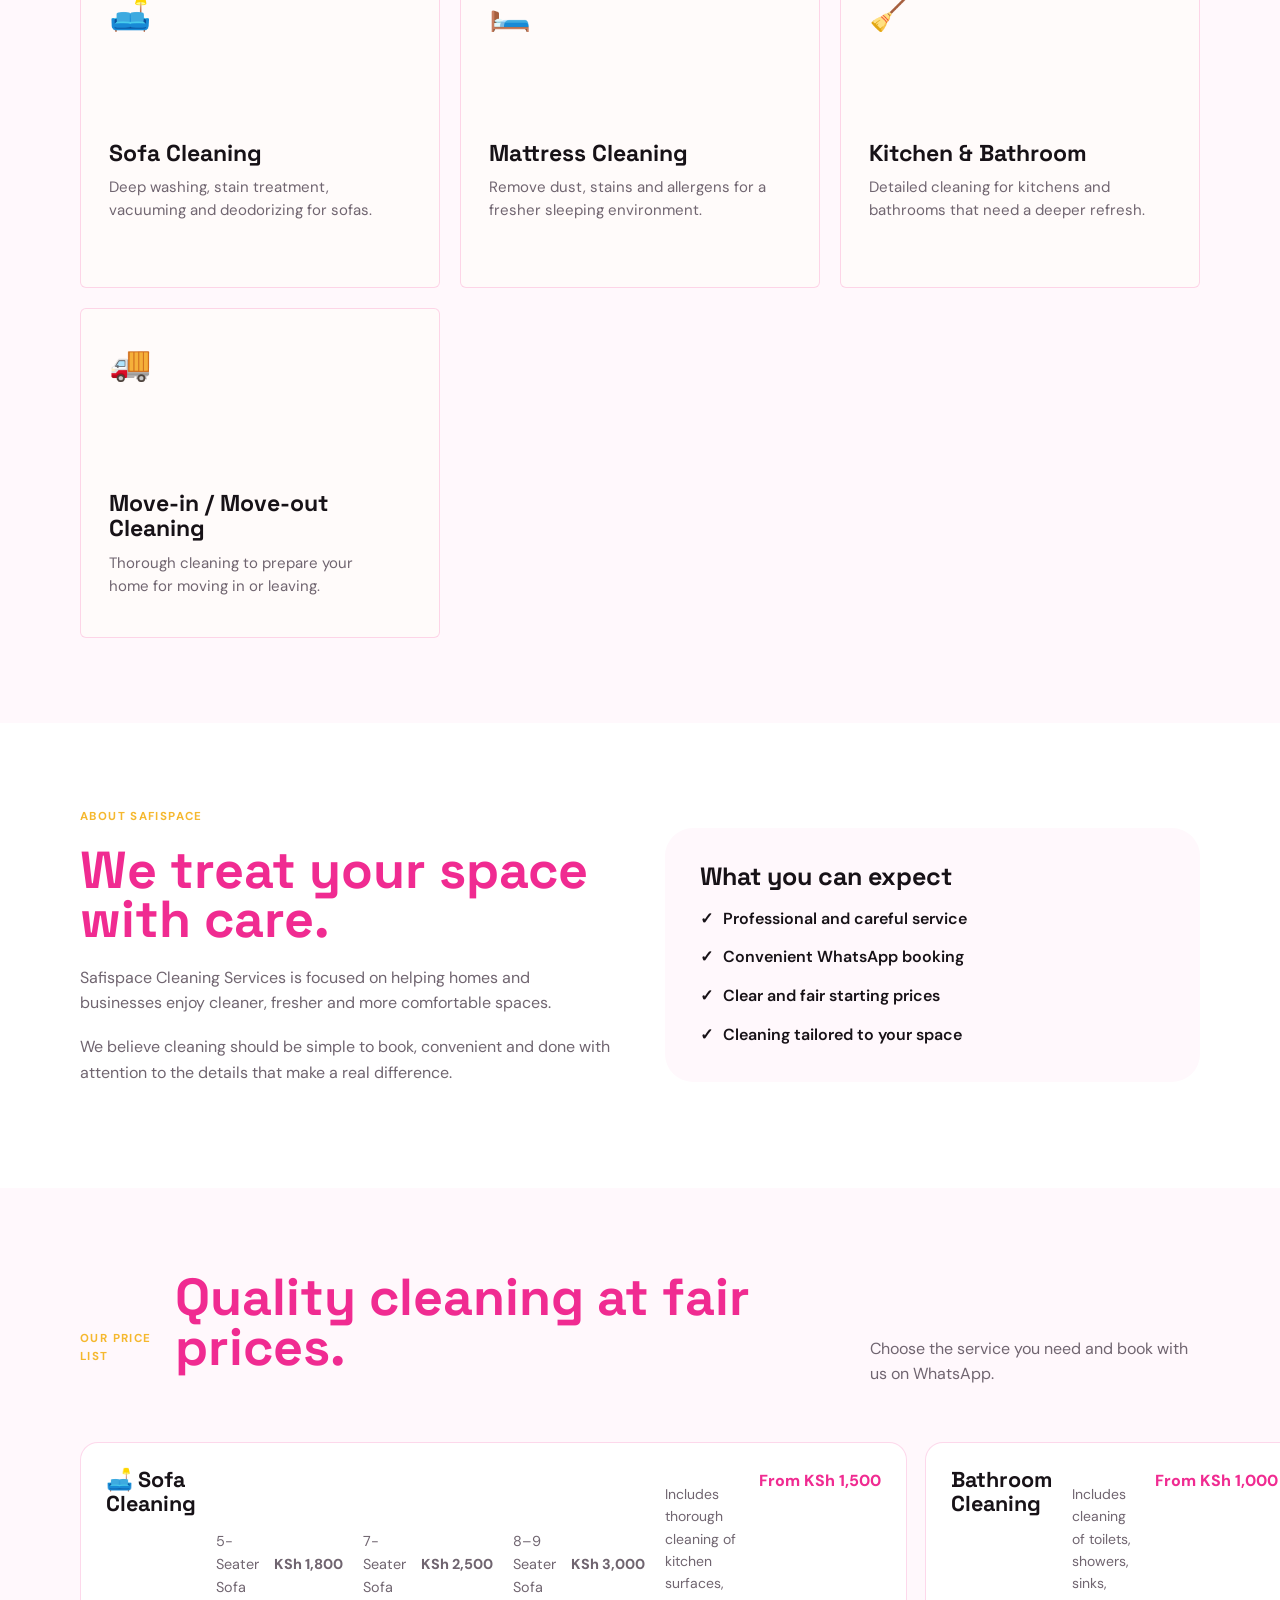
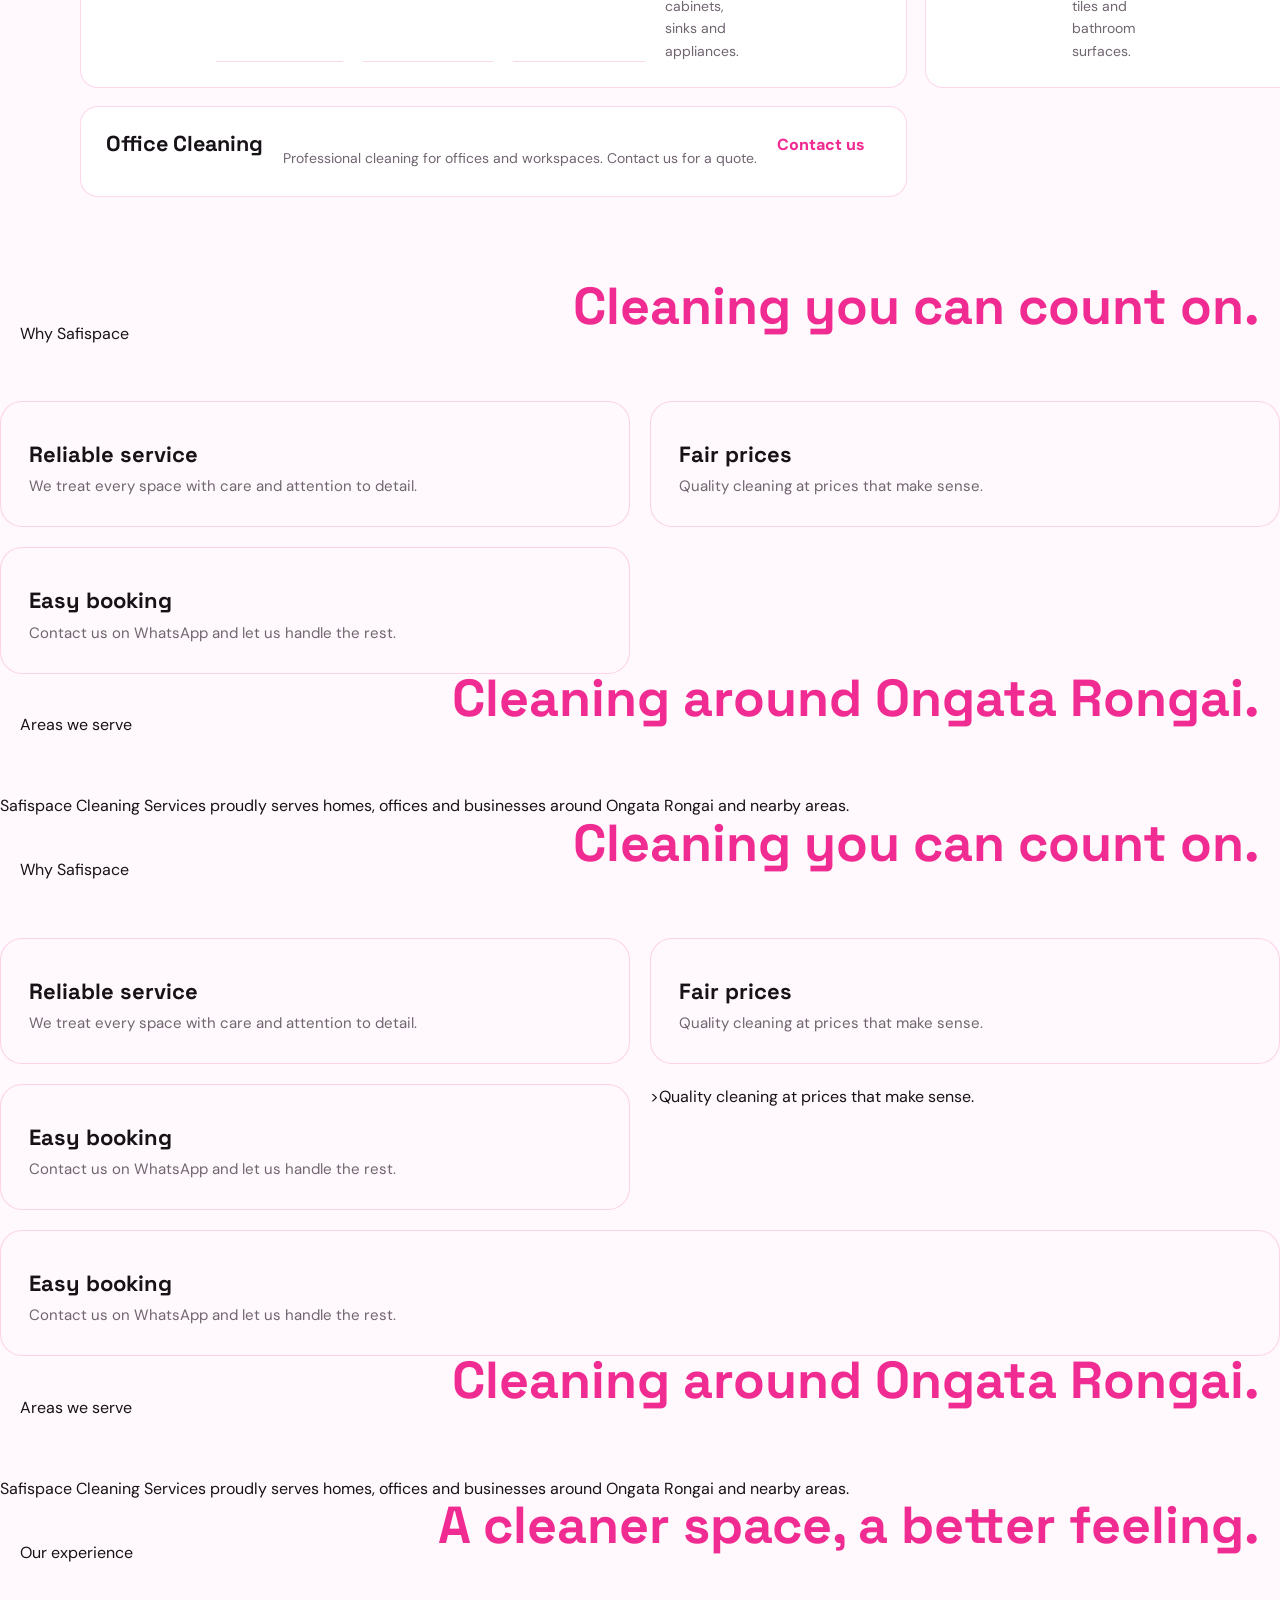
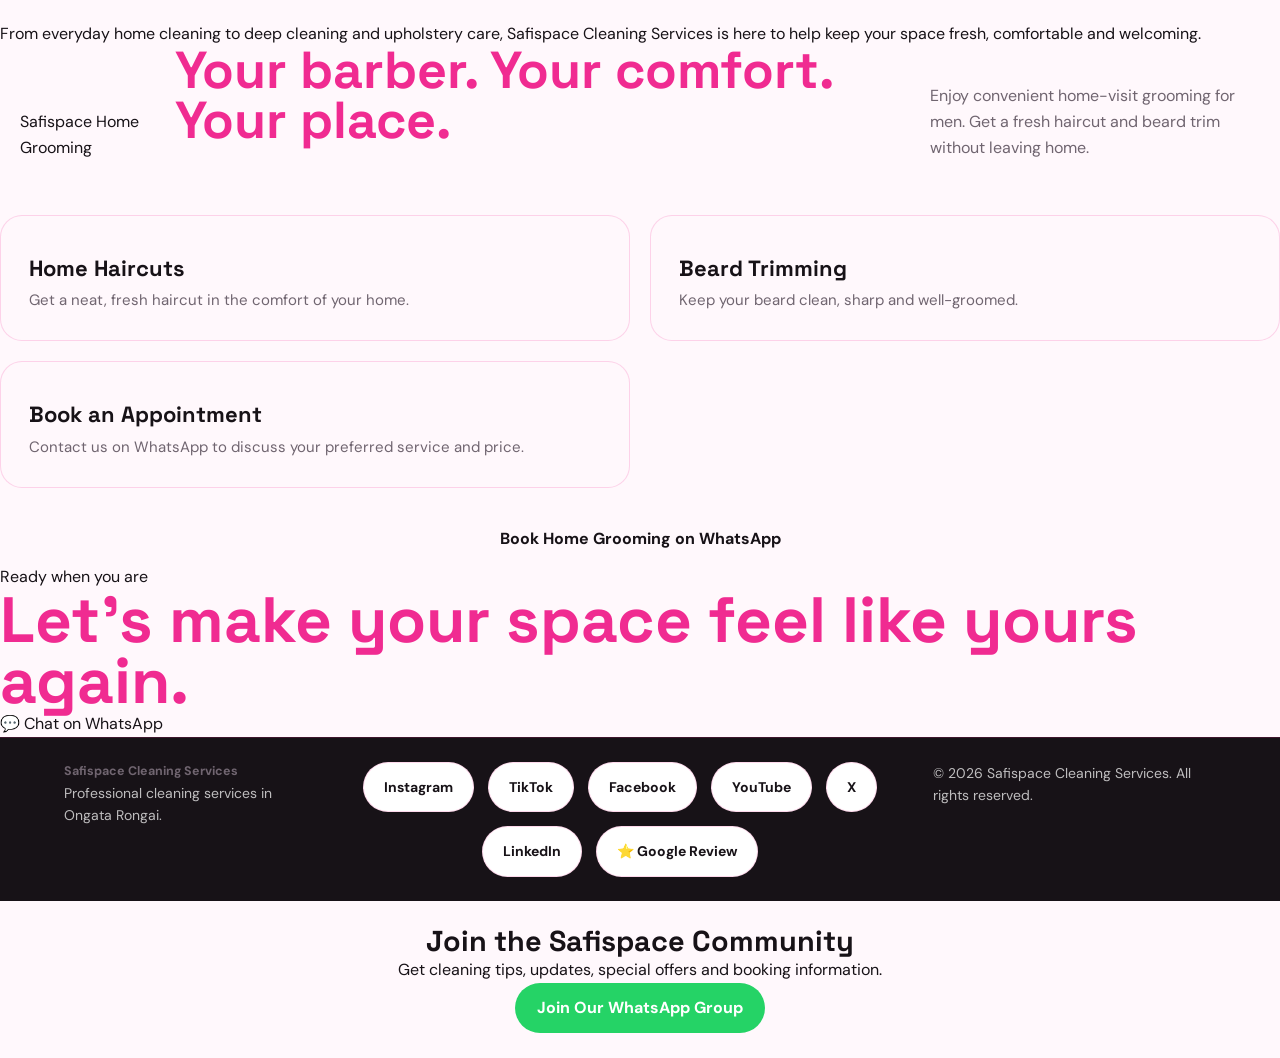
==== commit 872e4d74: "Update index.html" ====
--- a/index.html
+++ b/index.html
@@ -905,6 +905,13 @@
           <p>
             Detailed cleaning for kitchens and bathrooms
             that need a deeper refresh.
+          </p>
+        </div>        <div class="service-card">
+          <div class="service-icon">🚚</div>
+          <h3>Move-in / Move-out Cleaning</h3>
+          <p>
+            Thorough cleaning to prepare your home
+            for moving in or leaving.
           </p>
         </div>
 
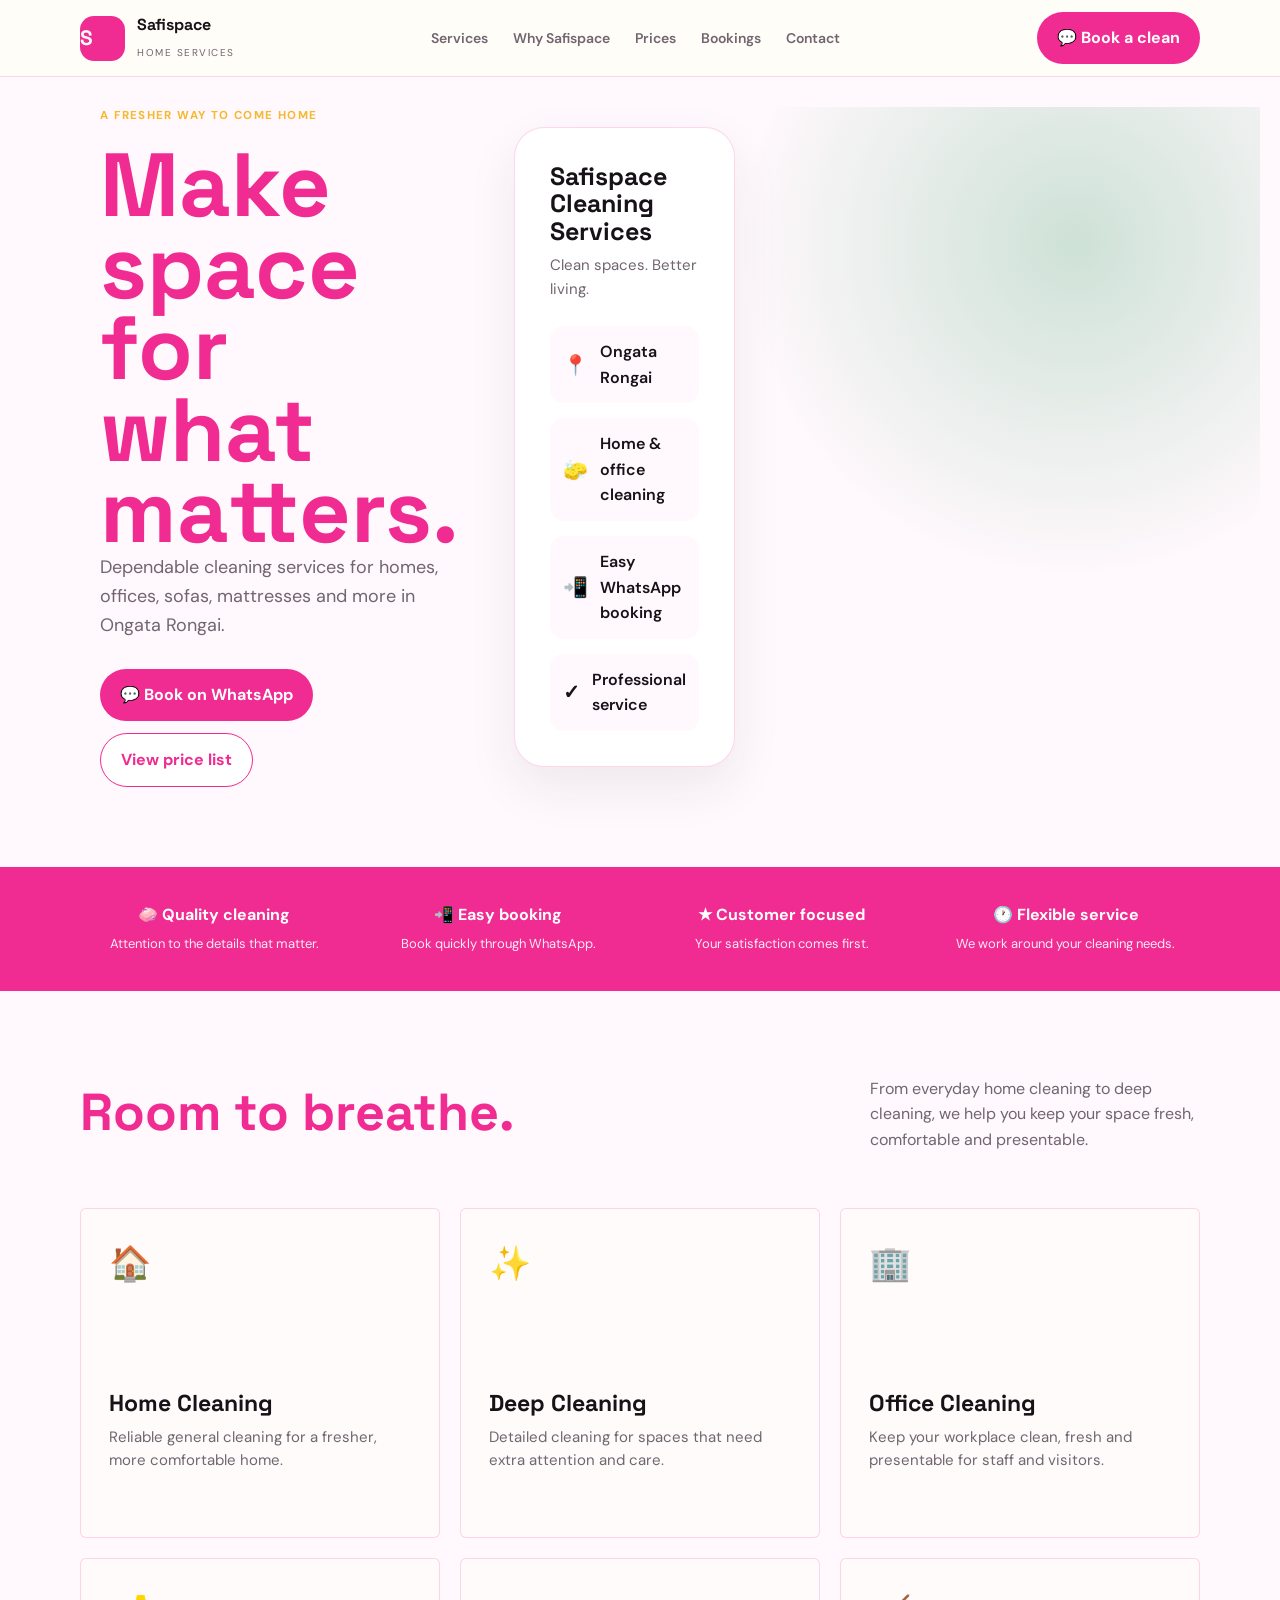
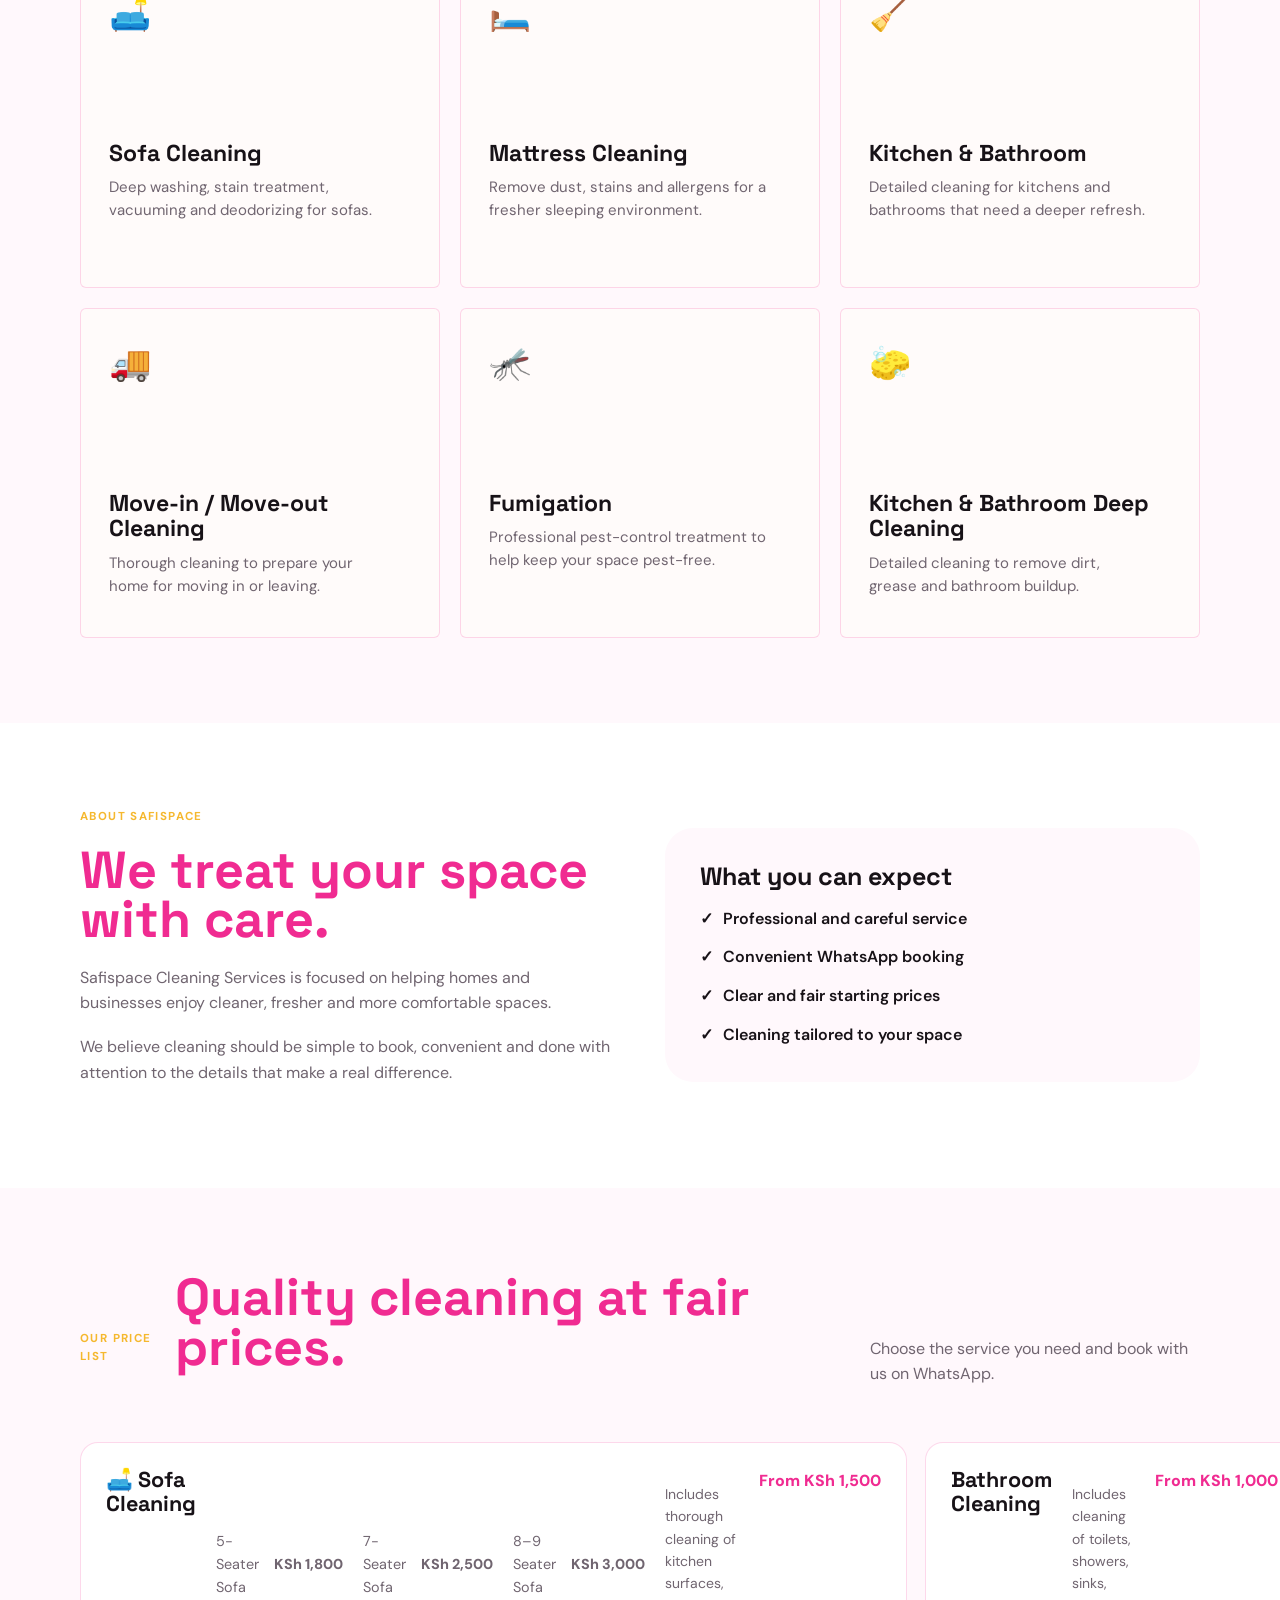
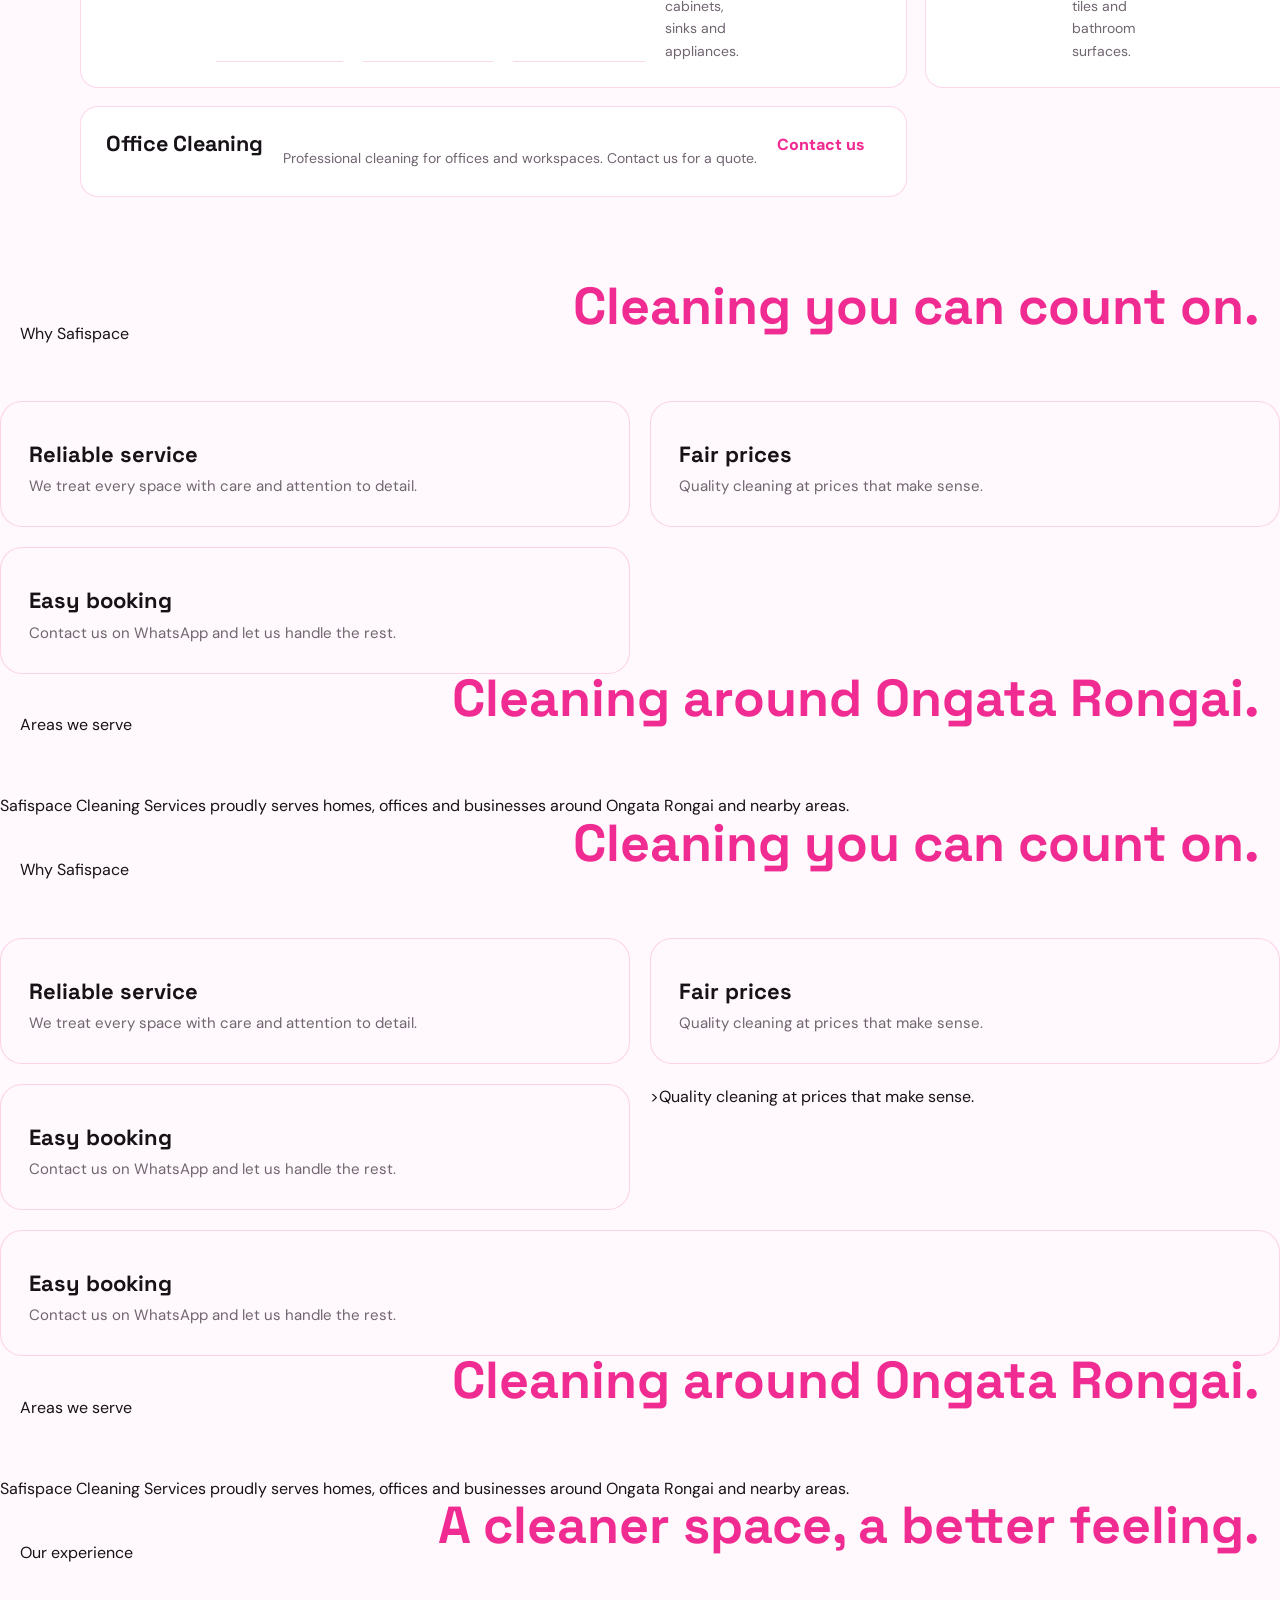
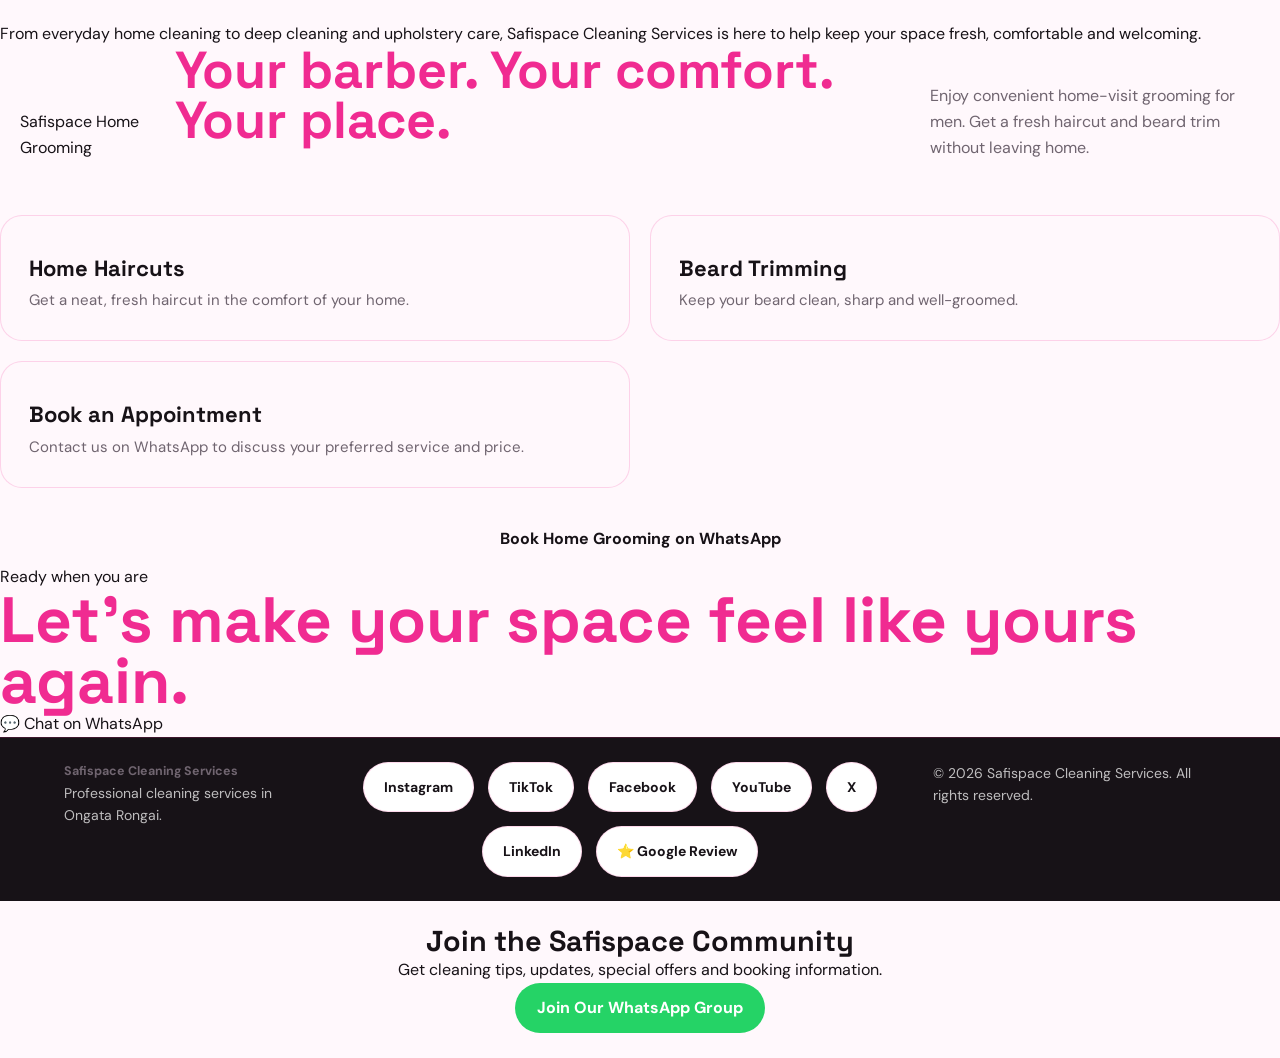
==== commit d26215dd: "Update index.html" ====
--- a/index.html
+++ b/index.html
@@ -913,6 +913,20 @@
             Thorough cleaning to prepare your home
             for moving in or leaving.
           </p>
+        </div>        <div class="service-card">
+          <div class="service-icon">🦟</div>
+          <h3>Fumigation</h3>
+          <p>
+            Professional pest-control treatment
+            to help keep your space pest-free.
+          </p>
+        </div>        <div class="service-card">
+          <div class="service-icon">🧽</div>
+          <h3>Kitchen & Bathroom Deep Cleaning</h3>
+          <p>
+            Detailed cleaning to remove dirt,
+            grease and bathroom buildup.
+          </p>
         </div>
 
       </div>
